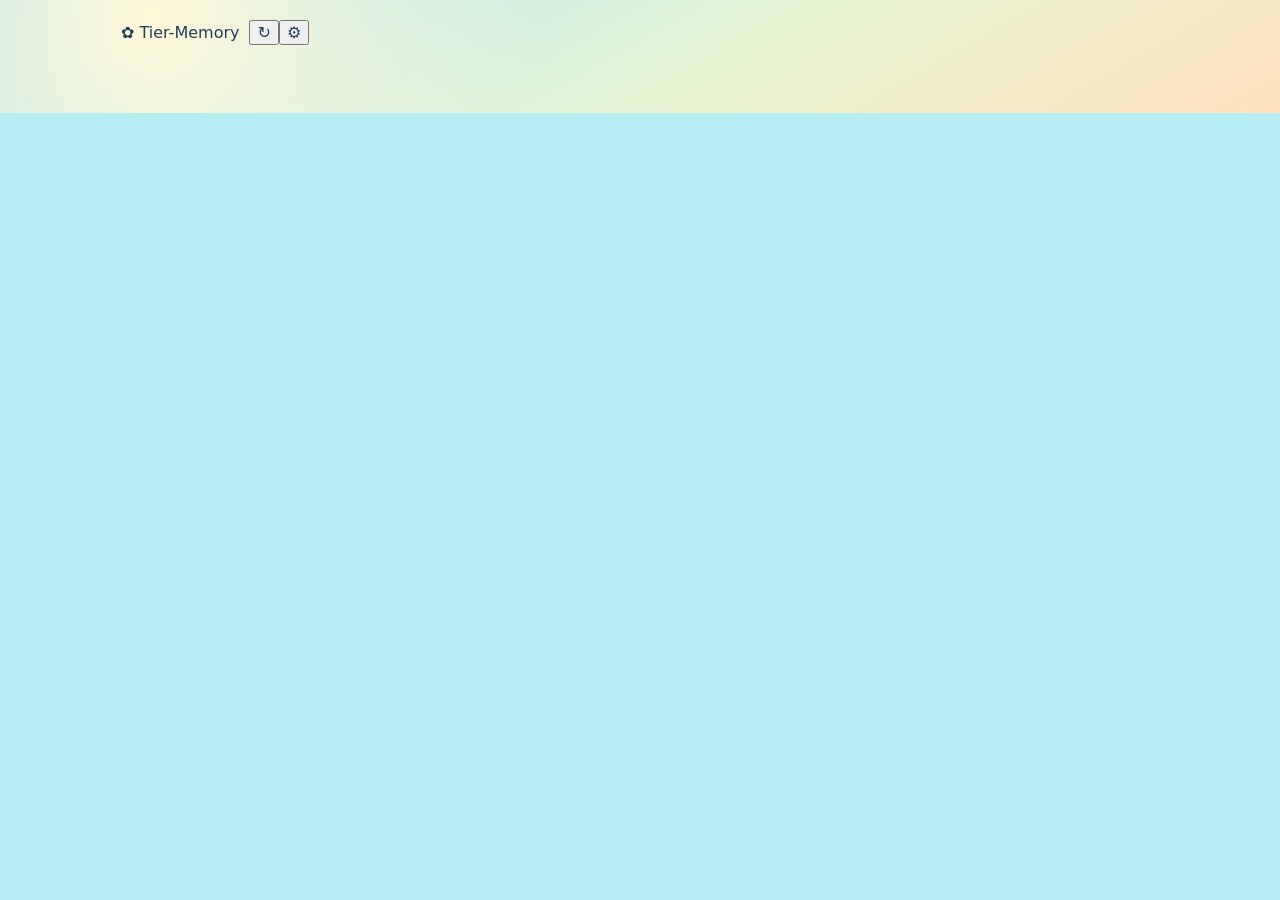
==== index.html @ 63161e0e "Replace Spielewelt with dedicated child-first Tier-Memory" ====
<!doctype html><html lang="de"><head><meta charset="utf-8"><meta name="viewport" content="width=device-width,initial-scale=1,viewport-fit=cover"><meta name="theme-color" content="#c7e9ef"><meta name="apple-mobile-web-app-capable" content="yes"><meta name="apple-mobile-web-app-title" content="Tier-Memory"><meta name="description" content="Ein liebevolles, werbefreies Tier-Memory für Kinder"><link rel="manifest" href="./manifest.webmanifest"><link rel="icon" href="./icon.svg" type="image/svg+xml"><link rel="stylesheet" href="./style.css"><title>Tier-Memory</title></head><body><main id="app"><header class="toolbar"><div class="brand"><span aria-hidden="true">✿</span> Tier-Memory</div><div class="toolbar-actions"><button id="restart" class="icon-button" aria-label="Neue Runde" title="Neue Runde">↻</button><button id="settings" class="icon-button" aria-label="Einstellungen" aria-expanded="false" title="Einstellungen">⚙</button></div></header><section class="play-area" aria-label="Memory-Spiel"><div id="board" class="board" aria-label="Memory-Karten"></div></section><footer class="footer"><div id="progress" class="progress" aria-live="polite"></div><div id="status" class="sr-only" aria-live="polite"></div></footer><section id="settings-panel" class="settings-panel" role="dialog" aria-modal="true" aria-labelledby="settings-title" hidden><div class="settings-sheet"><div class="settings-head"><h2 id="settings-title">Für die Großen</h2><button id="close-settings" class="icon-button" aria-label="Einstellungen schließen">✕</button></div><p>Wie viele Tierpaare?</p><div id="levels" class="level-grid"></div><label class="sound-setting"><span>Klänge</span><input id="sound" type="checkbox" checked></label></div></section><section id="celebration" class="celebration" hidden aria-live="polite"><div class="celebrate-inner"><div class="celebrate-art" aria-hidden="true">🌟</div><h2>Super gemacht!</h2><button id="play-again" class="again">Noch mal spielen ↻</button></div></section></main><script src="./app.js" defer></script></body></html>
---- style.css ----
:root{font-family:ui-rounded,"Arial Rounded MT Bold",system-ui,sans-serif;color:#30466a;background:#b5edf3}*{box-sizing:border-box}html,body{margin:0;min-height:100%;overscroll-behavior-y:contain}body{background:linear-gradient(145deg,#b5eafa,#fff2d4);-webkit-tap-highlight-color:transparent}button{font:inherit;color:inherit;cursor:pointer;touch-action:manipulation}button:focus-visible,input:focus-visible{outline:4px solid #2c53c8;outline-offset:3px}header{max-width:1100px;margin:auto;display:flex;align-items:center;gap:10px;padding:calc(env(safe-area-inset-top) + 10px) 16px 8px}h1{flex:1;text-align:center;font-size:clamp(22px,4vw,39px);margin:0}h1 span{color:#f4a13a}.nav,.action{border:3px solid #fff;border-radius:22px;background:#fff9;box-shadow:0 5px 0 #608ba63d;min-width:58px;min-height:58px;font-size:28px}.action{font-size:19px;padding:12px 18px}.nav:active,.action:active,.tile:active,.item:active{transform:translateY(3px)}main{max-width:1100px;margin:auto;text-align:center;padding:10px 15px 35px}h2{font-size:clamp(25px,4vw,38px);margin:5px 0 8px}.hint{font-size:clamp(17px,2.5vw,22px);margin:4px 0 15px}.grid{display:grid;grid-template-columns:repeat(3,minmax(0,1fr));gap:18px;max-width:900px;margin:18px auto}.tile{background:var(--bg);border:5px solid #fff;border-radius:30px;box-shadow:0 9px 0 #517c9b3b;min-height:175px;display:flex;flex-direction:column;align-items:center;justify-content:center;gap:9px;font-size:clamp(16px,2.4vw,23px);font-weight:800}.tile .art{font-size:clamp(55px,8vw,90px)}.stage{position:relative;min-height:65dvh;background:linear-gradient(#b5e9fb 0 60%,#c2e9a7 60%);border:6px solid white;border-radius:32px;box-shadow:0 10px 0 #59859a33;padding:18px;overflow:hidden}.stage.purple{background:linear-gradient(#eee2ff,#f9dff0)}.stage.peach{background:linear-gradient(#ffe7cf,#f2d5b7)}.stage h2,.stage .hint{position:relative;z-index:1}.items{display:flex;justify-content:center;align-items:center;flex-wrap:wrap;gap:14px;margin:25px auto;max-width:900px;position:relative;z-index:2}.item{border:4px solid white;background:#ffffffc9;border-radius:25px;min-width:120px;min-height:140px;padding:10px;box-shadow:0 7px 0 #537a9733;display:flex;flex-direction:column;justify-content:center;align-items:center;gap:6px;font-size:17px;font-weight:800}.item .art{font-size:clamp(55px,8vw,82px)}.item.pop .art{animation:pop .32s ease}.status{font-size:clamp(19px,3vw,27px);font-weight:800;min-height:46px;position:relative;z-index:2}.keys{display:flex;gap:5px;max-width:850px;margin:40px auto 25px}.key{flex:1;min-width:0;height:clamp(155px,32vw,280px);border:3px solid #fff;border-radius:12px 12px 23px 23px;background:var(--color);box-shadow:0 8px #44557840;touch-action:none}.key.pressed{transform:translateY(6px);filter:brightness(1.1)}.memory{display:grid;grid-template-columns:repeat(var(--cols),minmax(0,1fr));gap:clamp(8px,2vw,18px);max-width:670px;margin:18px auto}.memory-card{aspect-ratio:1;border:4px solid white;border-radius:23px;background:#fff8;box-shadow:0 5px #6c7b9e44;font-size:clamp(36px,8vw,72px);display:grid;place-items:center;transition:transform .2s,background .2s;touch-action:manipulation}.memory-card[aria-pressed=false]{background:linear-gradient(140deg,#91c9ff,#a996ed);color:white}.memory-card.matched{background:#c7f0c2;box-shadow:0 3px #4f976755}.levels{display:flex;flex-wrap:wrap;gap:10px;justify-content:center;margin:12px}.levels button{border:3px solid white;border-radius:18px;background:#fff9;padding:12px 18px;min-height:50px}.levels button.selected{background:#f9d47d}.bubble-area{position:relative;height:min(52dvh,480px);min-height:290px;overflow:hidden;touch-action:manipulation}.bubble{position:absolute;border-radius:50%;border:3px solid white;background:radial-gradient(circle at 25% 20%,#fff9,transparent 42%),linear-gradient(130deg,#a5d8ff88,#f1b5f988);box-shadow:inset -6px -8px 14px #7998bd66;min-width:65px;min-height:65px}.match-target{border:5px dashed #7c82a8;background:#ffffffa6;border-radius:28px;min-width:150px;min-height:150px;display:grid;place-items:center;margin:20px auto;font-size:75px}.shape{font-size:76px;line-height:1.1}.settings{max-width:650px;margin:15px auto;background:#fff;border-radius:26px;padding:20px}.settings label{display:flex;justify-content:space-between;align-items:center;gap:20px;margin:20px 0;font-size:19px}.settings input[type=range]{width:50%}.spark{position:fixed;pointer-events:none;z-index:10;font-size:35px;animation:float .8s ease-out forwards}.footer{opacity:.7;font-size:14px;margin:25px}@keyframes float{to{transform:translateY(-85px) rotate(18deg);opacity:0}}@keyframes pop{50%{transform:scale(1.2) rotate(-7deg)}}@media(max-width:650px){.grid{grid-template-columns:repeat(2,minmax(0,1fr));gap:10px}.tile{min-height:145px}.stage{padding:10px;min-height:70dvh}.items{gap:9px;margin:15px auto}.item{min-width:94px;min-height:112px}.item .art{font-size:54px}.memory{gap:8px}.memory-card{border-radius:15px}header{padding-left:7px;padding-right:7px}.nav{min-width:52px;min-height:52px}}@media(prefers-reduced-motion:reduce){*,*:before,*:after{animation-duration:.01ms!important;transition-duration:.01ms!important}}
@keyframes bubble-drift{from{transform:translateY(7px) translateX(-5px)}to{transform:translateY(-18px) translateX(9px)}}.action[hidden]{display:none!important}.memory-card:disabled{opacity:1;cursor:default}@media(max-width:650px){.memory{max-width:min(100%,480px)}.memory-card{font-size:clamp(28px,8vw,54px);min-width:0}.levels button{min-height:52px}}@media(prefers-reduced-motion:reduce){.bubble{animation:none!important}}
/* Illustrated play surfaces: large targets, no reading required */
.zoo-grid,.puzzle-targets,.puzzle-tray,.hide-scene{display:flex;flex-wrap:wrap;justify-content:center;align-items:center;gap:16px;margin:20px auto}
.zoo-grid .item{background:linear-gradient(160deg,#fff8e9,#dcf5d4);min-width:145px;min-height:155px;box-shadow:0 8px 0 #719b8240}
.zoo-grid .item:nth-child(3n){background:linear-gradient(160deg,#fff1cf,#d8eaff)}
.puzzle-slot,.puzzle-piece,.hide-spot{border:4px solid white;border-radius:24px;min-width:100px;min-height:110px;font-size:64px;background:#ffffffd9;box-shadow:0 6px 0 #608ba644;touch-action:manipulation}
.puzzle-slot{border-style:dashed;background:#e0f0f4;color:#7289a4}
.puzzle-slot.solved{background:#c9f2c7;border-style:solid;color:inherit}
.puzzle-piece{touch-action:none;cursor:grab}
.hide-scene{max-width:750px;margin:18px auto;background:linear-gradient(#b8eaff 0 52%,#bce6a0 52%);border-radius:25px;padding:24px}
.hide-spot{display:flex;flex-direction:column;align-items:center;justify-content:center;gap:4px;min-width:135px;min-height:135px}
.hide-spot small{font-size:16px;font-weight:700}
.hide-spot.checked{opacity:.65}
@media(max-width:650px){.zoo-grid,.puzzle-targets,.puzzle-tray,.hide-scene{gap:9px}.zoo-grid .item{min-width:110px;min-height:125px}.puzzle-slot,.puzzle-piece{min-width:82px;min-height:92px;font-size:51px}.hide-spot{min-width:96px;min-height:110px;font-size:48px}}

.zoo-grid{position:relative;background:linear-gradient(#ffffff11,#ffffff22),url('./assets/zoo-landscape.svg') center/cover no-repeat;border:5px solid #fff;border-radius:28px;padding:35px 18px;min-height:410px;box-shadow:0 12px 28px #245c6030}.zoo-grid .zoo-animal{background:#fff9e5e8;backdrop-filter:blur(5px);transition:transform .2s,box-shadow .2s}.zoo-grid .zoo-animal:active{transform:scale(.94)}

/* Cohesive illustrated game presentation */
:root{--ink:#243d56;--shadow:#42698133}
body{background:radial-gradient(circle at 12% 12%,#fff7d8 0,transparent 35%),linear-gradient(150deg,#a9e8f5,#e7f6d5 55%,#ffe2bf);color:var(--ink)}
.tile{position:relative;isolation:isolate;overflow:hidden;background:linear-gradient(150deg,#ffffff99,transparent 58%),var(--bg);box-shadow:0 8px 0 #42698133,0 16px 25px #42698116;transition:transform .18s ease,box-shadow .18s ease}
.tile:before{content:"";position:absolute;inset:auto -10% -48% -10%;height:75%;border-radius:50%;background:#ffffff40;z-index:-1}
.tile:focus-visible,.item:focus-visible,.memory-card:focus-visible{outline:4px solid #1b4dc0;outline-offset:3px}
.stage{background:linear-gradient(#a8e2fa 0 58%,#a8d98a 58%);box-shadow:0 10px 0 #4b7c8c30,0 18px 35px #4b7c8c15}
.stage:before{content:"";position:absolute;left:5%;top:17%;width:120px;height:50px;border-radius:50%;background:#ffffff75;filter:blur(5px);pointer-events:none}
.item{transition:transform .2s ease,background .2s ease}
.item:active{transform:scale(.94)}
.puzzle-piece.dragging{position:relative;z-index:20;filter:drop-shadow(0 14px 8px #304b6066);opacity:.85}
.puzzle-slot.solved{animation:pop .35s ease}
@media(hover:hover){.tile:hover{transform:translateY(-4px);box-shadow:0 12px 0 #42698133,0 20px 28px #42698122}.item:hover{background:#fff}}
@media(prefers-reduced-motion:reduce){.tile,.item{transition:none}}

/* Child-first memory: board is the hero, settings stay out of the way */
.memory-game{width:min(100%,800px);margin:8px auto 0}
.memory-board{width:min(100%,680px);max-width:none;margin:12px auto 20px;gap:clamp(12px,2.4vw,22px);align-items:stretch;justify-items:stretch}
.memory-board[data-pairs="2"]{width:min(100%,520px)}
.memory-board[data-pairs="3"]{width:min(100%,610px)}
.memory-board[data-pairs="4"],.memory-board[data-pairs="6"]{width:min(100%,650px)}
.memory-board .memory-card{width:100%;min-width:0;aspect-ratio:1.12;border:5px solid #fff;border-radius:clamp(18px,3vw,30px);background:linear-gradient(155deg,#8dd8ef,#ab9aef);box-shadow:0 7px 0 #6075a155,0 10px 22px #6075a122;font-size:clamp(38px,7vw,76px);font-weight:800;color:#fff;display:grid;place-items:center;transition:transform .22s ease,background .22s ease,box-shadow .22s ease}
.memory-board .memory-card.flipped{background:#fff9e9;color:#263d56;transform:rotateY(0deg)}
.memory-board .memory-card.matched{background:#c7f4c3;color:#263d56;box-shadow:0 4px 0 #69a87d66}
.memory-board .memory-card:active{transform:scale(.95)}
.memory-footer{display:flex;align-items:center;justify-content:space-between;gap:15px;max-width:680px;margin:6px auto 0}
.memory-restart,.memory-gear{border:3px solid #fff;background:#fff9;border-radius:22px;min-height:62px;box-shadow:0 5px 0 #608ba63d}
.memory-restart{font-size:19px;font-weight:800;padding:10px 22px}
.memory-gear{font-size:31px;width:66px;flex:none}
.memory-options{background:#fffdf4;border:4px solid #fff;border-radius:24px;padding:16px;margin:18px auto;max-width:550px;box-shadow:0 10px 28px #476d8630}
.memory-options[hidden]{display:none!important}
.memory-options h3{font-size:22px;margin:0 0 14px}
.memory-levels{display:grid;grid-template-columns:repeat(2,minmax(0,1fr));gap:12px}
.memory-levels button{min-height:58px;border:3px solid #fff;border-radius:18px;background:#dbeefc;font-size:19px;font-weight:800}
.memory-levels button.selected{background:#ffe69a;border-color:#e8b95e}
.memory-board.completed{animation:memory-celebrate .6s ease}
@keyframes memory-celebrate{50%{transform:scale(1.035)}}
@media(max-width:650px){.memory-board{gap:10px;margin:10px auto 18px}.memory-board .memory-card{border-width:3px;border-radius:17px;font-size:clamp(34px,10vw,58px)}.memory-board[data-pairs="6"]{gap:7px}.memory-board[data-pairs="6"] .memory-card{font-size:clamp(28px,8vw,44px)}.memory-footer{padding:0 2px}.memory-restart{font-size:17px}.memory-gear{width:60px;min-height:60px}}

/* Full-screen, distraction-free memory mode */
body.memory-mode{background:linear-gradient(160deg,#e8e5ff,#cde9f5);overflow-x:hidden}
body.memory-mode #app{min-height:100dvh;display:flex;flex-direction:column}
body.memory-mode header{width:100%;max-width:none;padding:calc(env(safe-area-inset-top) + 10px) max(12px,env(safe-area-inset-right)) 6px max(12px,env(safe-area-inset-left));position:relative;min-height:70px}
body.memory-mode header h1{display:none}
body.memory-mode #parents{display:none!important}
body.memory-mode #back{font-size:0;display:grid;place-items:center;min-width:64px;min-height:64px;border-radius:22px;background:#fff}
body.memory-mode #back:after{content:'⌂';font-size:38px;line-height:1}
body.memory-mode main{width:100%;max-width:none;flex:1;display:flex;flex-direction:column;padding:0 max(12px,env(safe-area-inset-right)) max(18px,env(safe-area-inset-bottom)) max(12px,env(safe-area-inset-left))}
body.memory-mode .stage{flex:1;min-height:0;border:0;border-radius:0;box-shadow:none;background:transparent;padding:0;overflow:visible;display:flex;flex-direction:column;align-items:center}
body.memory-mode .stage:before{display:none}
body.memory-mode .stage h2{display:none}
body.memory-mode .stage>.hint{display:none}
body.memory-mode #play{width:100%;flex:1;display:flex;flex-direction:column}
body.memory-mode .memory-game{width:100%;max-width:1000px;flex:1;display:flex;flex-direction:column;justify-content:center;margin:0 auto}
body.memory-mode .memory-board{width:min(100%,850px);max-width:850px;flex:0 1 auto;margin:8px auto 16px;gap:clamp(12px,2vw,24px)}
body.memory-mode .memory-board[data-pairs="2"]{width:min(100%,620px)}
body.memory-mode .memory-board[data-pairs="3"]{width:min(100%,760px)}
body.memory-mode .memory-board[data-pairs="4"],body.memory-mode .memory-board[data-pairs="6"]{width:min(100%,850px)}
body.memory-mode .memory-footer{width:min(100%,850px);max-width:850px;margin:8px auto 0}
body.memory-mode .memory-options{width:min(100%,600px);margin:12px auto}
body.memory-mode .status{font-size:clamp(16px,2.3vw,24px);min-height:35px;margin:5px auto}
@media(max-width:650px){body.memory-mode header{min-height:64px}body.memory-mode #back{min-width:55px;min-height:55px}body.memory-mode .memory-board{gap:9px}body.memory-mode .memory-board .memory-card{aspect-ratio:1.04}body.memory-mode .memory-footer{margin:5px auto 0}}
@media(max-height:650px) and (orientation:landscape){body.memory-mode header{position:absolute;z-index:10;top:0;left:0;width:auto}body.memory-mode .memory-game{padding-top:4px}body.memory-mode .memory-board{width:min(75vw,calc(100dvh - 110px))!important;margin:0 auto 4px}body.memory-mode .memory-board .memory-card{aspect-ratio:1.4;font-size:clamp(25px,5vh,54px)}body.memory-mode .memory-footer{width:min(75vw,600px)}}

/* Picture-only hide-and-seek, landscape instead of labeled tiles */
body:has(.hide-world) .stage{background:transparent;border:0;box-shadow:none;padding:0;overflow:visible}
body:has(.hide-world) .stage:before{display:none}
body:has(.hide-world) .stage h2,body:has(.hide-world) .stage>.hint{display:none}
body:has(.hide-world) #play{width:100%}
.visually-hidden{position:absolute!important;width:1px!important;height:1px!important;padding:0!important;margin:-1px!important;overflow:hidden!important;clip:rect(0,0,0,0)!important;white-space:nowrap!important;border:0!important}
.hide-world{display:flex;flex-direction:column;gap:6px;margin:0 auto;padding:0;max-width:1100px;background:none}
.hide-target{display:flex;justify-content:center;align-items:center;min-height:84px}
.hide-target span{font-size:65px;display:grid;place-items:center;background:#fff9;border:4px solid #fff;border-radius:50%;width:90px;height:90px;box-shadow:0 5px 12px #34644d33}
.hide-landscape{position:relative;width:100%;height:clamp(360px,60dvh,650px);overflow:hidden;border:5px solid white;border-radius:30px;background:linear-gradient(#82c8f5 0%,#c3f1ff 53%,#7bc76b 53%,#4d9f59 100%);box-shadow:0 12px 25px #34644d35}
.hide-landscape:before{content:'';position:absolute;left:5%;top:8%;width:25%;height:12%;border-radius:50%;background:#ffffff9c;box-shadow:310px 20px 0 -5px #ffffff7d;pointer-events:none}
.hide-landscape:after{content:'';position:absolute;left:0;right:0;bottom:0;height:22%;background:linear-gradient(transparent,#297b4840);pointer-events:none}
.hide-object{position:absolute;display:grid;place-items:center;border:0;background:none;padding:0;min-width:90px;min-height:90px;filter:drop-shadow(0 8px 5px #27562c55);touch-action:manipulation;transition:transform .22s,opacity .22s}
.hide-object-art{font-size:clamp(72px,11vw,150px);line-height:1.1;pointer-events:none}
.hide-object:active{transform:scale(.9)}
.hide-object.checked{opacity:.5;transform:scale(.93)}
.hide-object.found{z-index:3;animation:pop .45s ease}
.hide-tree{left:4%;top:12%}.hide-barn{left:36%;top:12%}.hide-flowers{left:73%;top:24%}.hide-bush{left:12%;bottom:7%}.hide-hay{left:42%;bottom:5%}.hide-basket{right:5%;bottom:6%}
.hide-controls{display:flex;justify-content:center;margin:8px auto}
.hide-replay{width:64px;height:64px;border-radius:50%;background:#fff;border:4px solid #fff;font-size:38px;box-shadow:0 5px 0 #507f6b40}
@media(max-width:650px){.hide-target{min-height:65px}.hide-target span{font-size:45px;width:66px;height:66px}.hide-landscape{height:clamp(370px,60dvh,550px);border-radius:22px}.hide-object{min-width:70px;min-height:70px}.hide-object-art{font-size:clamp(65px,15vw,105px)}.hide-tree{left:0;top:16%}.hide-barn{left:33%;top:16%}.hide-flowers{right:0;left:auto;top:20%}.hide-bush{left:1%;bottom:11%}.hide-hay{left:36%;bottom:8%}.hide-basket{right:0;bottom:9%}}

/* Hide-and-seek layout correction: one continuous scene, no floating portrait */
body:has(.hide-world) main{max-width:1100px;width:100%;padding:0 10px 24px}
body:has(.hide-world) .stage{width:100%;margin:0 auto;min-height:0}
body:has(.hide-world) #play{width:100%;max-width:100%;margin:0}
.hide-world{position:relative;width:100%;max-width:100%;margin:0;padding:0;gap:0;display:block}
.hide-world .hide-target{position:absolute;z-index:5;left:50%;top:14px;transform:translateX(-50%);margin:0;min-height:0;pointer-events:none}
.hide-world .hide-target span{width:76px;height:76px;font-size:51px;background:#fffef5;border:4px solid #fff;box-shadow:0 5px 14px #234d4a55}
.hide-world .hide-landscape{width:100%;height:min(70dvh,680px);min-height:390px;margin:0;border:0;border-radius:24px;box-shadow:0 10px 24px #234d4a30;overflow:hidden}
.hide-world .hide-controls{margin:12px auto 0}
.hide-world .hide-object{max-width:30%;overflow:visible}
.hide-world .hide-object-art{font-size:clamp(65px,10vw,125px)}
@media(max-width:650px){
 body:has(.hide-world) main{padding:0 6px 18px}
 .hide-world .hide-target{top:8px}
 .hide-world .hide-target span{width:62px;height:62px;font-size:42px}
 .hide-world .hide-landscape{height:min(72dvh,570px);min-height:390px;border-radius:16px}
 .hide-world .hide-object{max-width:31%;min-width:60px;min-height:60px}
 .hide-world .hide-object-art{font-size:clamp(54px,14vw,95px)}
 .hide-world .hide-tree{left:0;top:18%}
 .hide-world .hide-barn{left:34%;top:18%}
 .hide-world .hide-flowers{right:1%;top:20%}
 .hide-world .hide-bush{left:1%;bottom:11%}
 .hide-world .hide-hay{left:36%;bottom:11%}
 .hide-world .hide-basket{right:1%;bottom:11%}
}
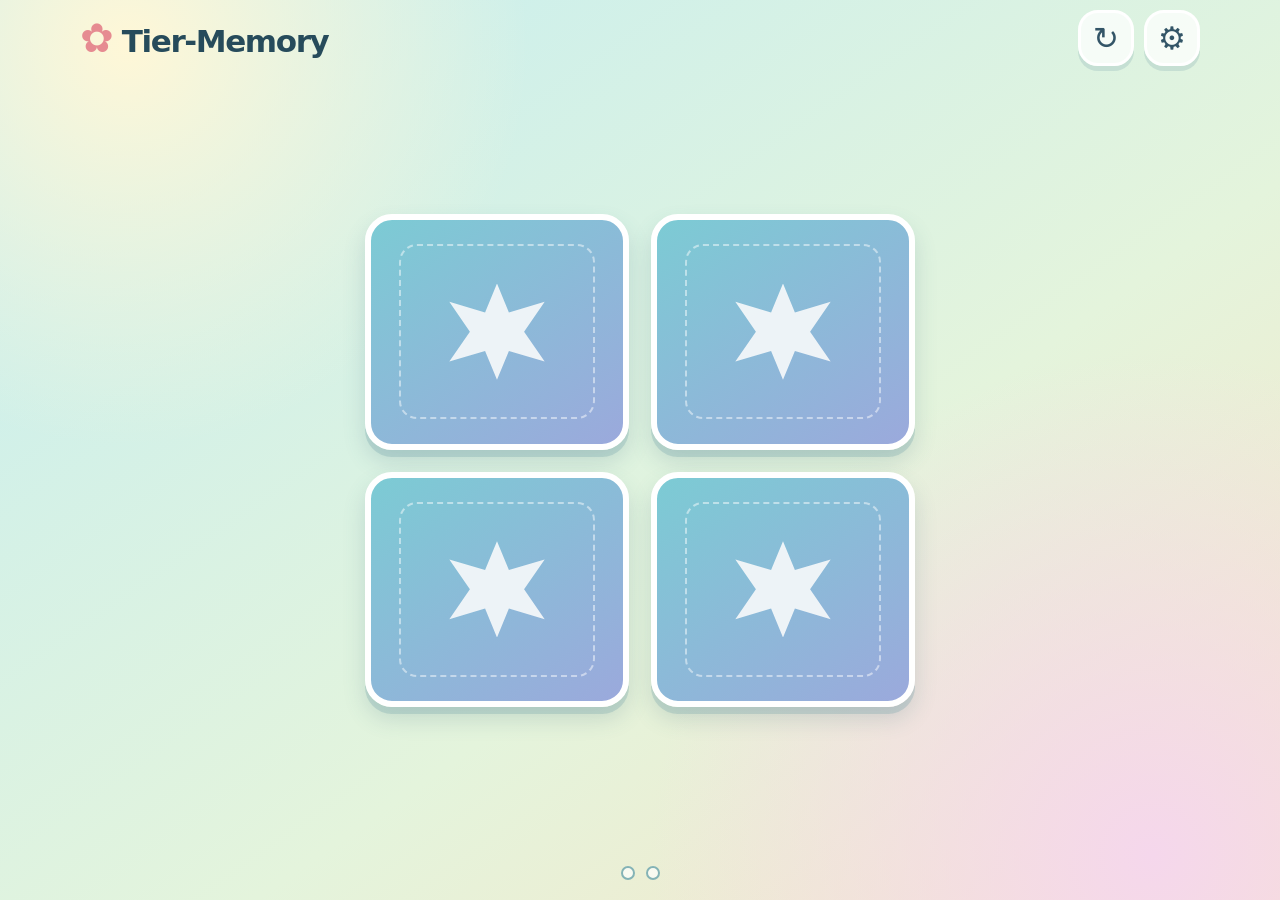
==== commit 7728f84e: "Prevent blank Safari screen with visible loading/error fallback and cache-busted assets" ====
--- a/index.html
+++ b/index.html
@@ -1 +1 @@
-<!doctype html><html lang="de"><head><meta charset="utf-8"><meta name="viewport" content="width=device-width,initial-scale=1,viewport-fit=cover"><meta name="theme-color" content="#c7e9ef"><meta name="apple-mobile-web-app-capable" content="yes"><meta name="apple-mobile-web-app-title" content="Tier-Memory"><meta name="description" content="Ein liebevolles, werbefreies Tier-Memory für Kinder"><link rel="manifest" href="./manifest.webmanifest"><link rel="icon" href="./icon.svg" type="image/svg+xml"><link rel="stylesheet" href="./style.css"><title>Tier-Memory</title></head><body><main id="app"><header class="toolbar"><div class="brand"><span aria-hidden="true">✿</span> Tier-Memory</div><div class="toolbar-actions"><button id="restart" class="icon-button" aria-label="Neue Runde" title="Neue Runde">↻</button><button id="settings" class="icon-button" aria-label="Einstellungen" aria-expanded="false" title="Einstellungen">⚙</button></div></header><section class="play-area" aria-label="Memory-Spiel"><div id="board" class="board" aria-label="Memory-Karten"></div></section><footer class="footer"><div id="progress" class="progress" aria-live="polite"></div><div id="status" class="sr-only" aria-live="polite"></div></footer><section id="settings-panel" class="settings-panel" role="dialog" aria-modal="true" aria-labelledby="settings-title" hidden><div class="settings-sheet"><div class="settings-head"><h2 id="settings-title">Für die Großen</h2><button id="close-settings" class="icon-button" aria-label="Einstellungen schließen">✕</button></div><p>Wie viele Tierpaare?</p><div id="levels" class="level-grid"></div><label class="sound-setting"><span>Klänge</span><input id="sound" type="checkbox" checked></label></div></section><section id="celebration" class="celebration" hidden aria-live="polite"><div class="celebrate-inner"><div class="celebrate-art" aria-hidden="true">🌟</div><h2>Super gemacht!</h2><button id="play-again" class="again">Noch mal spielen ↻</button></div></section></main><script src="./app.js" defer></script></body></html>+<!doctype html><html lang="de"><head><meta charset="utf-8"><meta name="viewport" content="width=device-width,initial-scale=1,viewport-fit=cover"><meta name="theme-color" content="#c7e9ef"><meta name="apple-mobile-web-app-capable" content="yes"><meta name="apple-mobile-web-app-title" content="Tier-Memory"><meta name="description" content="Ein liebevolles, werbefreies Tier-Memory für Kinder"><link rel="manifest" href="./manifest.webmanifest"><link rel="icon" href="./icon.svg" type="image/svg+xml"><link rel="stylesheet" href="./style.css?v=3"><title>Tier-Memory</title></head><body><main id="app"><header class="toolbar"><div class="brand"><span aria-hidden="true">✿</span> Tier-Memory</div><div class="toolbar-actions"><button id="restart" class="icon-button" aria-label="Neue Runde" title="Neue Runde">↻</button><button id="settings" class="icon-button" aria-label="Einstellungen" aria-expanded="false" title="Einstellungen">⚙</button></div></header><section class="play-area" aria-label="Memory-Spiel"><div id="board" class="board" aria-label="Memory-Karten"><p class="loading-message" id="loading-message">Memory wird geladen …</p></div></section><footer class="footer"><div id="progress" class="progress" aria-live="polite"></div><div id="status" class="sr-only" aria-live="polite"></div></footer><section id="settings-panel" class="settings-panel" role="dialog" aria-modal="true" aria-labelledby="settings-title" hidden><div class="settings-sheet"><div class="settings-head"><h2 id="settings-title">Für die Großen</h2><button id="close-settings" class="icon-button" aria-label="Einstellungen schließen">✕</button></div><p>Wie viele Tierpaare?</p><div id="levels" class="level-grid"></div><label class="sound-setting"><span>Klänge</span><input id="sound" type="checkbox" checked></label></div></section><section id="celebration" class="celebration" hidden aria-live="polite"><div class="celebrate-inner"><div class="celebrate-art" aria-hidden="true">🌟</div><h2>Super gemacht!</h2><button id="play-again" class="again">Noch mal spielen ↻</button></div></section></main><script>window.addEventListener("error",function(){var e=document.getElementById("loading-message");if(e)e.textContent="Das Spiel konnte nicht geladen werden. Bitte Seite neu laden."});</script><script src="./app.js?v=3" defer></script></body></html>
--- a/style.css
+++ b/style.css
@@ -1,129 +1,8 @@
-:root{font-family:ui-rounded,"Arial Rounded MT Bold",system-ui,sans-serif;color:#30466a;background:#b5edf3}*{box-sizing:border-box}html,body{margin:0;min-height:100%;overscroll-behavior-y:contain}body{background:linear-gradient(145deg,#b5eafa,#fff2d4);-webkit-tap-highlight-color:transparent}button{font:inherit;color:inherit;cursor:pointer;touch-action:manipulation}button:focus-visible,input:focus-visible{outline:4px solid #2c53c8;outline-offset:3px}header{max-width:1100px;margin:auto;display:flex;align-items:center;gap:10px;padding:calc(env(safe-area-inset-top) + 10px) 16px 8px}h1{flex:1;text-align:center;font-size:clamp(22px,4vw,39px);margin:0}h1 span{color:#f4a13a}.nav,.action{border:3px solid #fff;border-radius:22px;background:#fff9;box-shadow:0 5px 0 #608ba63d;min-width:58px;min-height:58px;font-size:28px}.action{font-size:19px;padding:12px 18px}.nav:active,.action:active,.tile:active,.item:active{transform:translateY(3px)}main{max-width:1100px;margin:auto;text-align:center;padding:10px 15px 35px}h2{font-size:clamp(25px,4vw,38px);margin:5px 0 8px}.hint{font-size:clamp(17px,2.5vw,22px);margin:4px 0 15px}.grid{display:grid;grid-template-columns:repeat(3,minmax(0,1fr));gap:18px;max-width:900px;margin:18px auto}.tile{background:var(--bg);border:5px solid #fff;border-radius:30px;box-shadow:0 9px 0 #517c9b3b;min-height:175px;display:flex;flex-direction:column;align-items:center;justify-content:center;gap:9px;font-size:clamp(16px,2.4vw,23px);font-weight:800}.tile .art{font-size:clamp(55px,8vw,90px)}.stage{position:relative;min-height:65dvh;background:linear-gradient(#b5e9fb 0 60%,#c2e9a7 60%);border:6px solid white;border-radius:32px;box-shadow:0 10px 0 #59859a33;padding:18px;overflow:hidden}.stage.purple{background:linear-gradient(#eee2ff,#f9dff0)}.stage.peach{background:linear-gradient(#ffe7cf,#f2d5b7)}.stage h2,.stage .hint{position:relative;z-index:1}.items{display:flex;justify-content:center;align-items:center;flex-wrap:wrap;gap:14px;margin:25px auto;max-width:900px;position:relative;z-index:2}.item{border:4px solid white;background:#ffffffc9;border-radius:25px;min-width:120px;min-height:140px;padding:10px;box-shadow:0 7px 0 #537a9733;display:flex;flex-direction:column;justify-content:center;align-items:center;gap:6px;font-size:17px;font-weight:800}.item .art{font-size:clamp(55px,8vw,82px)}.item.pop .art{animation:pop .32s ease}.status{font-size:clamp(19px,3vw,27px);font-weight:800;min-height:46px;position:relative;z-index:2}.keys{display:flex;gap:5px;max-width:850px;margin:40px auto 25px}.key{flex:1;min-width:0;height:clamp(155px,32vw,280px);border:3px solid #fff;border-radius:12px 12px 23px 23px;background:var(--color);box-shadow:0 8px #44557840;touch-action:none}.key.pressed{transform:translateY(6px);filter:brightness(1.1)}.memory{display:grid;grid-template-columns:repeat(var(--cols),minmax(0,1fr));gap:clamp(8px,2vw,18px);max-width:670px;margin:18px auto}.memory-card{aspect-ratio:1;border:4px solid white;border-radius:23px;background:#fff8;box-shadow:0 5px #6c7b9e44;font-size:clamp(36px,8vw,72px);display:grid;place-items:center;transition:transform .2s,background .2s;touch-action:manipulation}.memory-card[aria-pressed=false]{background:linear-gradient(140deg,#91c9ff,#a996ed);color:white}.memory-card.matched{background:#c7f0c2;box-shadow:0 3px #4f976755}.levels{display:flex;flex-wrap:wrap;gap:10px;justify-content:center;margin:12px}.levels button{border:3px solid white;border-radius:18px;background:#fff9;padding:12px 18px;min-height:50px}.levels button.selected{background:#f9d47d}.bubble-area{position:relative;height:min(52dvh,480px);min-height:290px;overflow:hidden;touch-action:manipulation}.bubble{position:absolute;border-radius:50%;border:3px solid white;background:radial-gradient(circle at 25% 20%,#fff9,transparent 42%),linear-gradient(130deg,#a5d8ff88,#f1b5f988);box-shadow:inset -6px -8px 14px #7998bd66;min-width:65px;min-height:65px}.match-target{border:5px dashed #7c82a8;background:#ffffffa6;border-radius:28px;min-width:150px;min-height:150px;display:grid;place-items:center;margin:20px auto;font-size:75px}.shape{font-size:76px;line-height:1.1}.settings{max-width:650px;margin:15px auto;background:#fff;border-radius:26px;padding:20px}.settings label{display:flex;justify-content:space-between;align-items:center;gap:20px;margin:20px 0;font-size:19px}.settings input[type=range]{width:50%}.spark{position:fixed;pointer-events:none;z-index:10;font-size:35px;animation:float .8s ease-out forwards}.footer{opacity:.7;font-size:14px;margin:25px}@keyframes float{to{transform:translateY(-85px) rotate(18deg);opacity:0}}@keyframes pop{50%{transform:scale(1.2) rotate(-7deg)}}@media(max-width:650px){.grid{grid-template-columns:repeat(2,minmax(0,1fr));gap:10px}.tile{min-height:145px}.stage{padding:10px;min-height:70dvh}.items{gap:9px;margin:15px auto}.item{min-width:94px;min-height:112px}.item .art{font-size:54px}.memory{gap:8px}.memory-card{border-radius:15px}header{padding-left:7px;padding-right:7px}.nav{min-width:52px;min-height:52px}}@media(prefers-reduced-motion:reduce){*,*:before,*:after{animation-duration:.01ms!important;transition-duration:.01ms!important}}
-@keyframes bubble-drift{from{transform:translateY(7px) translateX(-5px)}to{transform:translateY(-18px) translateX(9px)}}.action[hidden]{display:none!important}.memory-card:disabled{opacity:1;cursor:default}@media(max-width:650px){.memory{max-width:min(100%,480px)}.memory-card{font-size:clamp(28px,8vw,54px);min-width:0}.levels button{min-height:52px}}@media(prefers-reduced-motion:reduce){.bubble{animation:none!important}}
-/* Illustrated play surfaces: large targets, no reading required */
-.zoo-grid,.puzzle-targets,.puzzle-tray,.hide-scene{display:flex;flex-wrap:wrap;justify-content:center;align-items:center;gap:16px;margin:20px auto}
-.zoo-grid .item{background:linear-gradient(160deg,#fff8e9,#dcf5d4);min-width:145px;min-height:155px;box-shadow:0 8px 0 #719b8240}
-.zoo-grid .item:nth-child(3n){background:linear-gradient(160deg,#fff1cf,#d8eaff)}
-.puzzle-slot,.puzzle-piece,.hide-spot{border:4px solid white;border-radius:24px;min-width:100px;min-height:110px;font-size:64px;background:#ffffffd9;box-shadow:0 6px 0 #608ba644;touch-action:manipulation}
-.puzzle-slot{border-style:dashed;background:#e0f0f4;color:#7289a4}
-.puzzle-slot.solved{background:#c9f2c7;border-style:solid;color:inherit}
-.puzzle-piece{touch-action:none;cursor:grab}
-.hide-scene{max-width:750px;margin:18px auto;background:linear-gradient(#b8eaff 0 52%,#bce6a0 52%);border-radius:25px;padding:24px}
-.hide-spot{display:flex;flex-direction:column;align-items:center;justify-content:center;gap:4px;min-width:135px;min-height:135px}
-.hide-spot small{font-size:16px;font-weight:700}
-.hide-spot.checked{opacity:.65}
-@media(max-width:650px){.zoo-grid,.puzzle-targets,.puzzle-tray,.hide-scene{gap:9px}.zoo-grid .item{min-width:110px;min-height:125px}.puzzle-slot,.puzzle-piece{min-width:82px;min-height:92px;font-size:51px}.hide-spot{min-width:96px;min-height:110px;font-size:48px}}
-
-.zoo-grid{position:relative;background:linear-gradient(#ffffff11,#ffffff22),url('./assets/zoo-landscape.svg') center/cover no-repeat;border:5px solid #fff;border-radius:28px;padding:35px 18px;min-height:410px;box-shadow:0 12px 28px #245c6030}.zoo-grid .zoo-animal{background:#fff9e5e8;backdrop-filter:blur(5px);transition:transform .2s,box-shadow .2s}.zoo-grid .zoo-animal:active{transform:scale(.94)}
-
-/* Cohesive illustrated game presentation */
-:root{--ink:#243d56;--shadow:#42698133}
-body{background:radial-gradient(circle at 12% 12%,#fff7d8 0,transparent 35%),linear-gradient(150deg,#a9e8f5,#e7f6d5 55%,#ffe2bf);color:var(--ink)}
-.tile{position:relative;isolation:isolate;overflow:hidden;background:linear-gradient(150deg,#ffffff99,transparent 58%),var(--bg);box-shadow:0 8px 0 #42698133,0 16px 25px #42698116;transition:transform .18s ease,box-shadow .18s ease}
-.tile:before{content:"";position:absolute;inset:auto -10% -48% -10%;height:75%;border-radius:50%;background:#ffffff40;z-index:-1}
-.tile:focus-visible,.item:focus-visible,.memory-card:focus-visible{outline:4px solid #1b4dc0;outline-offset:3px}
-.stage{background:linear-gradient(#a8e2fa 0 58%,#a8d98a 58%);box-shadow:0 10px 0 #4b7c8c30,0 18px 35px #4b7c8c15}
-.stage:before{content:"";position:absolute;left:5%;top:17%;width:120px;height:50px;border-radius:50%;background:#ffffff75;filter:blur(5px);pointer-events:none}
-.item{transition:transform .2s ease,background .2s ease}
-.item:active{transform:scale(.94)}
-.puzzle-piece.dragging{position:relative;z-index:20;filter:drop-shadow(0 14px 8px #304b6066);opacity:.85}
-.puzzle-slot.solved{animation:pop .35s ease}
-@media(hover:hover){.tile:hover{transform:translateY(-4px);box-shadow:0 12px 0 #42698133,0 20px 28px #42698122}.item:hover{background:#fff}}
-@media(prefers-reduced-motion:reduce){.tile,.item{transition:none}}
-
-/* Child-first memory: board is the hero, settings stay out of the way */
-.memory-game{width:min(100%,800px);margin:8px auto 0}
-.memory-board{width:min(100%,680px);max-width:none;margin:12px auto 20px;gap:clamp(12px,2.4vw,22px);align-items:stretch;justify-items:stretch}
-.memory-board[data-pairs="2"]{width:min(100%,520px)}
-.memory-board[data-pairs="3"]{width:min(100%,610px)}
-.memory-board[data-pairs="4"],.memory-board[data-pairs="6"]{width:min(100%,650px)}
-.memory-board .memory-card{width:100%;min-width:0;aspect-ratio:1.12;border:5px solid #fff;border-radius:clamp(18px,3vw,30px);background:linear-gradient(155deg,#8dd8ef,#ab9aef);box-shadow:0 7px 0 #6075a155,0 10px 22px #6075a122;font-size:clamp(38px,7vw,76px);font-weight:800;color:#fff;display:grid;place-items:center;transition:transform .22s ease,background .22s ease,box-shadow .22s ease}
-.memory-board .memory-card.flipped{background:#fff9e9;color:#263d56;transform:rotateY(0deg)}
-.memory-board .memory-card.matched{background:#c7f4c3;color:#263d56;box-shadow:0 4px 0 #69a87d66}
-.memory-board .memory-card:active{transform:scale(.95)}
-.memory-footer{display:flex;align-items:center;justify-content:space-between;gap:15px;max-width:680px;margin:6px auto 0}
-.memory-restart,.memory-gear{border:3px solid #fff;background:#fff9;border-radius:22px;min-height:62px;box-shadow:0 5px 0 #608ba63d}
-.memory-restart{font-size:19px;font-weight:800;padding:10px 22px}
-.memory-gear{font-size:31px;width:66px;flex:none}
-.memory-options{background:#fffdf4;border:4px solid #fff;border-radius:24px;padding:16px;margin:18px auto;max-width:550px;box-shadow:0 10px 28px #476d8630}
-.memory-options[hidden]{display:none!important}
-.memory-options h3{font-size:22px;margin:0 0 14px}
-.memory-levels{display:grid;grid-template-columns:repeat(2,minmax(0,1fr));gap:12px}
-.memory-levels button{min-height:58px;border:3px solid #fff;border-radius:18px;background:#dbeefc;font-size:19px;font-weight:800}
-.memory-levels button.selected{background:#ffe69a;border-color:#e8b95e}
-.memory-board.completed{animation:memory-celebrate .6s ease}
-@keyframes memory-celebrate{50%{transform:scale(1.035)}}
-@media(max-width:650px){.memory-board{gap:10px;margin:10px auto 18px}.memory-board .memory-card{border-width:3px;border-radius:17px;font-size:clamp(34px,10vw,58px)}.memory-board[data-pairs="6"]{gap:7px}.memory-board[data-pairs="6"] .memory-card{font-size:clamp(28px,8vw,44px)}.memory-footer{padding:0 2px}.memory-restart{font-size:17px}.memory-gear{width:60px;min-height:60px}}
-
-/* Full-screen, distraction-free memory mode */
-body.memory-mode{background:linear-gradient(160deg,#e8e5ff,#cde9f5);overflow-x:hidden}
-body.memory-mode #app{min-height:100dvh;display:flex;flex-direction:column}
-body.memory-mode header{width:100%;max-width:none;padding:calc(env(safe-area-inset-top) + 10px) max(12px,env(safe-area-inset-right)) 6px max(12px,env(safe-area-inset-left));position:relative;min-height:70px}
-body.memory-mode header h1{display:none}
-body.memory-mode #parents{display:none!important}
-body.memory-mode #back{font-size:0;display:grid;place-items:center;min-width:64px;min-height:64px;border-radius:22px;background:#fff}
-body.memory-mode #back:after{content:'⌂';font-size:38px;line-height:1}
-body.memory-mode main{width:100%;max-width:none;flex:1;display:flex;flex-direction:column;padding:0 max(12px,env(safe-area-inset-right)) max(18px,env(safe-area-inset-bottom)) max(12px,env(safe-area-inset-left))}
-body.memory-mode .stage{flex:1;min-height:0;border:0;border-radius:0;box-shadow:none;background:transparent;padding:0;overflow:visible;display:flex;flex-direction:column;align-items:center}
-body.memory-mode .stage:before{display:none}
-body.memory-mode .stage h2{display:none}
-body.memory-mode .stage>.hint{display:none}
-body.memory-mode #play{width:100%;flex:1;display:flex;flex-direction:column}
-body.memory-mode .memory-game{width:100%;max-width:1000px;flex:1;display:flex;flex-direction:column;justify-content:center;margin:0 auto}
-body.memory-mode .memory-board{width:min(100%,850px);max-width:850px;flex:0 1 auto;margin:8px auto 16px;gap:clamp(12px,2vw,24px)}
-body.memory-mode .memory-board[data-pairs="2"]{width:min(100%,620px)}
-body.memory-mode .memory-board[data-pairs="3"]{width:min(100%,760px)}
-body.memory-mode .memory-board[data-pairs="4"],body.memory-mode .memory-board[data-pairs="6"]{width:min(100%,850px)}
-body.memory-mode .memory-footer{width:min(100%,850px);max-width:850px;margin:8px auto 0}
-body.memory-mode .memory-options{width:min(100%,600px);margin:12px auto}
-body.memory-mode .status{font-size:clamp(16px,2.3vw,24px);min-height:35px;margin:5px auto}
-@media(max-width:650px){body.memory-mode header{min-height:64px}body.memory-mode #back{min-width:55px;min-height:55px}body.memory-mode .memory-board{gap:9px}body.memory-mode .memory-board .memory-card{aspect-ratio:1.04}body.memory-mode .memory-footer{margin:5px auto 0}}
-@media(max-height:650px) and (orientation:landscape){body.memory-mode header{position:absolute;z-index:10;top:0;left:0;width:auto}body.memory-mode .memory-game{padding-top:4px}body.memory-mode .memory-board{width:min(75vw,calc(100dvh - 110px))!important;margin:0 auto 4px}body.memory-mode .memory-board .memory-card{aspect-ratio:1.4;font-size:clamp(25px,5vh,54px)}body.memory-mode .memory-footer{width:min(75vw,600px)}}
-
-/* Picture-only hide-and-seek, landscape instead of labeled tiles */
-body:has(.hide-world) .stage{background:transparent;border:0;box-shadow:none;padding:0;overflow:visible}
-body:has(.hide-world) .stage:before{display:none}
-body:has(.hide-world) .stage h2,body:has(.hide-world) .stage>.hint{display:none}
-body:has(.hide-world) #play{width:100%}
-.visually-hidden{position:absolute!important;width:1px!important;height:1px!important;padding:0!important;margin:-1px!important;overflow:hidden!important;clip:rect(0,0,0,0)!important;white-space:nowrap!important;border:0!important}
-.hide-world{display:flex;flex-direction:column;gap:6px;margin:0 auto;padding:0;max-width:1100px;background:none}
-.hide-target{display:flex;justify-content:center;align-items:center;min-height:84px}
-.hide-target span{font-size:65px;display:grid;place-items:center;background:#fff9;border:4px solid #fff;border-radius:50%;width:90px;height:90px;box-shadow:0 5px 12px #34644d33}
-.hide-landscape{position:relative;width:100%;height:clamp(360px,60dvh,650px);overflow:hidden;border:5px solid white;border-radius:30px;background:linear-gradient(#82c8f5 0%,#c3f1ff 53%,#7bc76b 53%,#4d9f59 100%);box-shadow:0 12px 25px #34644d35}
-.hide-landscape:before{content:'';position:absolute;left:5%;top:8%;width:25%;height:12%;border-radius:50%;background:#ffffff9c;box-shadow:310px 20px 0 -5px #ffffff7d;pointer-events:none}
-.hide-landscape:after{content:'';position:absolute;left:0;right:0;bottom:0;height:22%;background:linear-gradient(transparent,#297b4840);pointer-events:none}
-.hide-object{position:absolute;display:grid;place-items:center;border:0;background:none;padding:0;min-width:90px;min-height:90px;filter:drop-shadow(0 8px 5px #27562c55);touch-action:manipulation;transition:transform .22s,opacity .22s}
-.hide-object-art{font-size:clamp(72px,11vw,150px);line-height:1.1;pointer-events:none}
-.hide-object:active{transform:scale(.9)}
-.hide-object.checked{opacity:.5;transform:scale(.93)}
-.hide-object.found{z-index:3;animation:pop .45s ease}
-.hide-tree{left:4%;top:12%}.hide-barn{left:36%;top:12%}.hide-flowers{left:73%;top:24%}.hide-bush{left:12%;bottom:7%}.hide-hay{left:42%;bottom:5%}.hide-basket{right:5%;bottom:6%}
-.hide-controls{display:flex;justify-content:center;margin:8px auto}
-.hide-replay{width:64px;height:64px;border-radius:50%;background:#fff;border:4px solid #fff;font-size:38px;box-shadow:0 5px 0 #507f6b40}
-@media(max-width:650px){.hide-target{min-height:65px}.hide-target span{font-size:45px;width:66px;height:66px}.hide-landscape{height:clamp(370px,60dvh,550px);border-radius:22px}.hide-object{min-width:70px;min-height:70px}.hide-object-art{font-size:clamp(65px,15vw,105px)}.hide-tree{left:0;top:16%}.hide-barn{left:33%;top:16%}.hide-flowers{right:0;left:auto;top:20%}.hide-bush{left:1%;bottom:11%}.hide-hay{left:36%;bottom:8%}.hide-basket{right:0;bottom:9%}}
-
-/* Hide-and-seek layout correction: one continuous scene, no floating portrait */
-body:has(.hide-world) main{max-width:1100px;width:100%;padding:0 10px 24px}
-body:has(.hide-world) .stage{width:100%;margin:0 auto;min-height:0}
-body:has(.hide-world) #play{width:100%;max-width:100%;margin:0}
-.hide-world{position:relative;width:100%;max-width:100%;margin:0;padding:0;gap:0;display:block}
-.hide-world .hide-target{position:absolute;z-index:5;left:50%;top:14px;transform:translateX(-50%);margin:0;min-height:0;pointer-events:none}
-.hide-world .hide-target span{width:76px;height:76px;font-size:51px;background:#fffef5;border:4px solid #fff;box-shadow:0 5px 14px #234d4a55}
-.hide-world .hide-landscape{width:100%;height:min(70dvh,680px);min-height:390px;margin:0;border:0;border-radius:24px;box-shadow:0 10px 24px #234d4a30;overflow:hidden}
-.hide-world .hide-controls{margin:12px auto 0}
-.hide-world .hide-object{max-width:30%;overflow:visible}
-.hide-world .hide-object-art{font-size:clamp(65px,10vw,125px)}
-@media(max-width:650px){
- body:has(.hide-world) main{padding:0 6px 18px}
- .hide-world .hide-target{top:8px}
- .hide-world .hide-target span{width:62px;height:62px;font-size:42px}
- .hide-world .hide-landscape{height:min(72dvh,570px);min-height:390px;border-radius:16px}
- .hide-world .hide-object{max-width:31%;min-width:60px;min-height:60px}
- .hide-world .hide-object-art{font-size:clamp(54px,14vw,95px)}
- .hide-world .hide-tree{left:0;top:18%}
- .hide-world .hide-barn{left:34%;top:18%}
- .hide-world .hide-flowers{right:1%;top:20%}
- .hide-world .hide-bush{left:1%;bottom:11%}
- .hide-world .hide-hay{left:36%;bottom:11%}
- .hide-world .hide-basket{right:1%;bottom:11%}
-}
+:root{font-family:ui-rounded,"Arial Rounded MT Bold",system-ui,sans-serif;color:#264b5b;background:#d5f0f1}*{box-sizing:border-box}html,body{margin:0;width:100%;min-height:100%;overscroll-behavior:none}body{background:radial-gradient(circle at 10% 5%,#fff7d7 0,transparent 28%),radial-gradient(circle at 90% 95%,#f5d7ec 0,transparent 35%),linear-gradient(145deg,#c5eef1,#e4f4dc 60%,#f8e5c7);-webkit-tap-highlight-color:transparent}button{font:inherit;cursor:pointer;touch-action:manipulation}button:focus-visible,input:focus-visible{outline:4px solid #2958c9;outline-offset:3px}[hidden]{display:none!important}#app{min-height:100dvh;display:flex;flex-direction:column;padding:env(safe-area-inset-top) max(14px,env(safe-area-inset-right)) env(safe-area-inset-bottom) max(14px,env(safe-area-inset-left))}.toolbar{height:76px;display:flex;align-items:center;justify-content:space-between;gap:14px;width:min(100%,1120px);margin:0 auto}.brand{font-size:clamp(20px,3.2vw,31px);font-weight:900;letter-spacing:-.045em}.brand span{color:#e68b91;font-size:1.3em}.toolbar-actions{display:flex;gap:10px}.icon-button{width:56px;height:56px;border:3px solid #fff;background:#ffffffbf;border-radius:20px;color:#335567;font-size:31px;box-shadow:0 5px 0 #598a9a30}.icon-button:active{transform:translateY(3px);box-shadow:0 2px 0 #598a9a30}.play-area{flex:1;display:flex;align-items:center;justify-content:center;width:100%;min-height:0}.board{--cols:2;display:grid;grid-template-columns:repeat(var(--cols),minmax(0,1fr));gap:clamp(10px,1.9vw,22px);width:min(100%,720px);margin:10px auto;align-content:center}.board[data-pairs="2"]{width:min(100%,550px)}.board[data-pairs="3"]{width:min(100%,650px)}.board[data-pairs="4"]{width:min(100%,710px)}.board[data-pairs="6"]{width:min(100%,740px)}.card{position:relative;aspect-ratio:1.12;border:0;padding:0;background:transparent;perspective:900px;min-width:0}.card-inner{position:absolute;inset:0;transform-style:preserve-3d;transition:transform .48s cubic-bezier(.2,.8,.2,1)}.card.is-open .card-inner,.card.is-matched .card-inner{transform:rotateY(180deg)}.card-face{position:absolute;inset:0;border-radius:clamp(16px,2.6vw,27px);backface-visibility:hidden;display:grid;place-items:center;border:clamp(3px,.55vw,6px) solid #fff;box-shadow:0 7px 0 #6596a340,0 12px 22px #416b8030}.card-back{background:linear-gradient(140deg,#82c7d7,#a0a9e8 78%);color:#fff;overflow:hidden}.card-back:before{content:"";position:absolute;inset:11%;border:2px dashed #ffffff7a;border-radius:18px}.card-back:after{content:"✿";font-size:clamp(45px,9vw,100px);text-shadow:0 4px 0 #ffffff40}.card-front{transform:rotateY(180deg);background:linear-gradient(145deg,#fffefa,#fff1d7);font-size:clamp(42px,8vw,90px)}.card.is-matched .card-front{background:linear-gradient(145deg,#f3ffdf,#d0f4c8)}.card:active:not(:disabled){transform:scale(.97)}.card:disabled{cursor:default}.footer{min-height:55px;display:flex;align-items:center;justify-content:center}.progress{display:flex;gap:11px;align-items:center;justify-content:center}.progress-dot{width:14px;height:14px;border-radius:50%;background:#ffffffa8;border:2px solid #84b3b6}.progress-dot.done{background:#5dc994;border-color:#439c74}.sr-only{position:absolute;width:1px;height:1px;padding:0;margin:-1px;overflow:hidden;clip:rect(0,0,0,0);white-space:nowrap;border:0}.settings-panel,.celebration{position:fixed;inset:0;z-index:20;background:#24425b80;display:grid;place-items:center;padding:22px;backdrop-filter:blur(9px)}.settings-sheet,.celebrate-inner{background:#fffdf7;border:5px solid white;border-radius:34px;padding:clamp(20px,4vw,35px);width:min(100%,530px);box-shadow:0 22px 80px #16334c50}.settings-head{display:flex;align-items:center;justify-content:space-between;gap:15px}.settings-head h2{font-size:27px;margin:0}.settings-sheet p{font-size:20px;font-weight:700}.level-grid{display:grid;grid-template-columns:repeat(2,1fr);gap:12px}.level-grid button{min-height:74px;border:3px solid #d7e7e7;border-radius:19px;background:#eaf7f7;font-size:20px;font-weight:800;color:#325365}.level-grid button.selected{background:#ffe8a3;border-color:#e4bc64}.sound-setting{display:flex;align-items:center;justify-content:space-between;font-size:20px;font-weight:800;margin-top:24px}.sound-setting input{width:28px;height:28px;accent-color:#54b68c}.celebrate-inner{text-align:center}.celebrate-art{font-size:90px;animation:pop .8s infinite alternate}.celebrate-inner h2{font-size:clamp(27px,5vw,40px)}.again{border:0;background:#63c796;color:#143f36;border-radius:20px;padding:18px 25px;font-size:23px;font-weight:900;min-height:65px;box-shadow:0 6px 0 #3b9673}@keyframes pop{to{transform:scale(1.12) rotate(9deg)}}@media(max-width:650px){.toolbar{height:65px}.icon-button{width:49px;height:49px;font-size:27px;border-radius:16px}.board{gap:10px}.card-front{font-size:clamp(37px,11vw,65px)}.board[data-pairs="6"]{gap:7px}.board[data-pairs="6"] .card-front{font-size:clamp(28px,8vw,48px)}.card-face{border-radius:15px}.card-back:after{font-size:clamp(35px,11vw,65px)}}@media(max-height:650px) and (orientation:landscape){.toolbar{height:55px}.board{width:min(70vw,calc(100dvh - 125px))!important;gap:7px}.card{aspect-ratio:1.5}.card-face{border-radius:12px}.card-front{font-size:clamp(25px,6vh,55px)}.footer{min-height:20px}.progress-dot{width:10px;height:10px}}@media(prefers-reduced-motion:reduce){*,*:before,*:after{animation-duration:.01ms!important;transition-duration:.01ms!important}}
+/* Unified illustrated card system */
+.card-front{overflow:hidden;padding:7%;background:linear-gradient(155deg,#fffefa,#f5f0e5)}
+.animal-illustration{display:block;width:100%;height:100%;max-width:210px;max-height:210px;filter:drop-shadow(0 4px 2px #294a5920)}
+.card.is-matched .card-front{background:linear-gradient(155deg,#f5ffea,#d9f3d5)}
+.card-back{background:linear-gradient(145deg,#7ccbd4,#9ba9dc)}
+.card-back:after{content:"";width:43%;height:43%;background:#ffffffdd;clip-path:polygon(50% 0%,61% 30%,94% 19%,75% 50%,94% 81%,61% 70%,50% 100%,39% 70%,6% 81%,25% 50%,6% 19%,39% 30%);filter:drop-shadow(0 3px 2px #42648b44)}
+@media(max-width:650px){.card-front{padding:5%}}
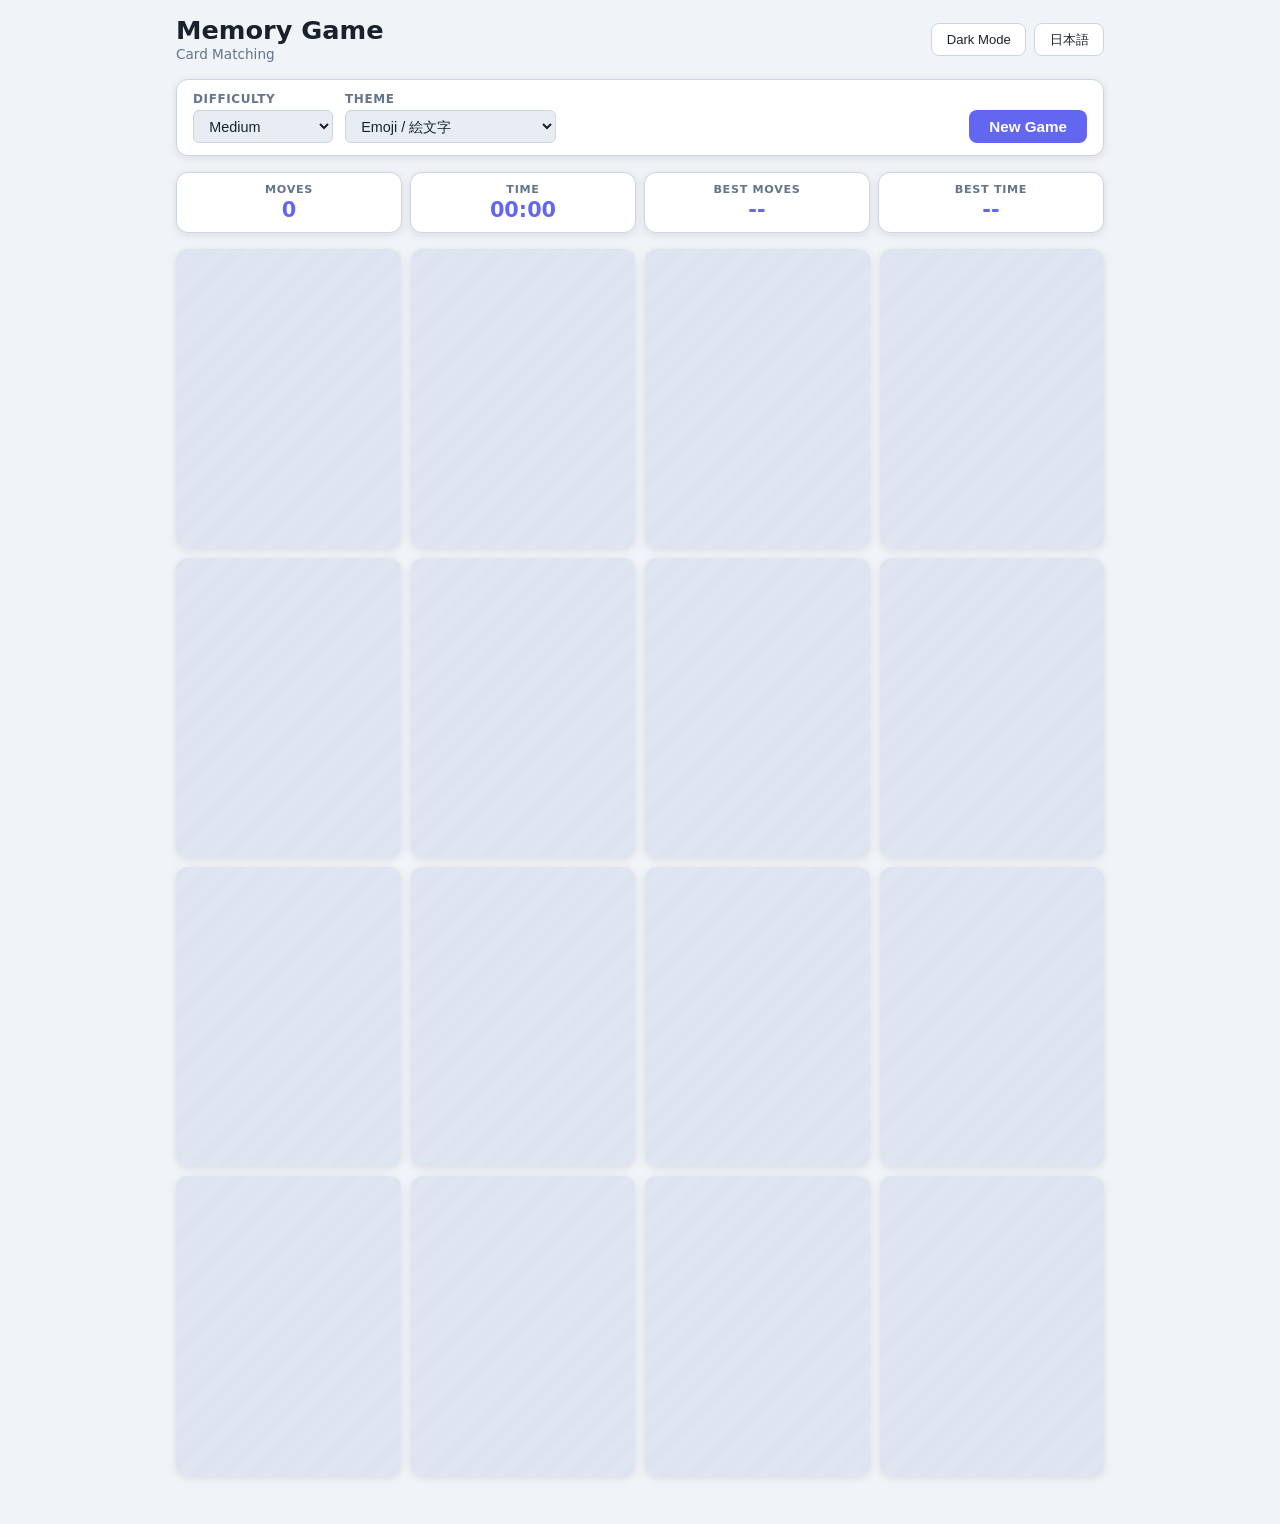
==== commit effdd69e: "Import MIT-licensed memory-game as clean replacement candidate" ====
--- a/index.html
+++ b/index.html
@@ -1 +1,82 @@
-<!doctype html><html lang="de"><head><meta charset="utf-8"><meta name="viewport" content="width=device-width,initial-scale=1,viewport-fit=cover"><meta name="theme-color" content="#c7e9ef"><meta name="apple-mobile-web-app-capable" content="yes"><meta name="apple-mobile-web-app-title" content="Tier-Memory"><meta name="description" content="Ein liebevolles, werbefreies Tier-Memory für Kinder"><link rel="manifest" href="./manifest.webmanifest"><link rel="icon" href="./icon.svg" type="image/svg+xml"><link rel="stylesheet" href="./style.css?v=3"><title>Tier-Memory</title></head><body><main id="app"><header class="toolbar"><div class="brand"><span aria-hidden="true">✿</span> Tier-Memory</div><div class="toolbar-actions"><button id="restart" class="icon-button" aria-label="Neue Runde" title="Neue Runde">↻</button><button id="settings" class="icon-button" aria-label="Einstellungen" aria-expanded="false" title="Einstellungen">⚙</button></div></header><section class="play-area" aria-label="Memory-Spiel"><div id="board" class="board" aria-label="Memory-Karten"><p class="loading-message" id="loading-message">Memory wird geladen …</p></div></section><footer class="footer"><div id="progress" class="progress" aria-live="polite"></div><div id="status" class="sr-only" aria-live="polite"></div></footer><section id="settings-panel" class="settings-panel" role="dialog" aria-modal="true" aria-labelledby="settings-title" hidden><div class="settings-sheet"><div class="settings-head"><h2 id="settings-title">Für die Großen</h2><button id="close-settings" class="icon-button" aria-label="Einstellungen schließen">✕</button></div><p>Wie viele Tierpaare?</p><div id="levels" class="level-grid"></div><label class="sound-setting"><span>Klänge</span><input id="sound" type="checkbox" checked></label></div></section><section id="celebration" class="celebration" hidden aria-live="polite"><div class="celebrate-inner"><div class="celebrate-art" aria-hidden="true">🌟</div><h2>Super gemacht!</h2><button id="play-again" class="again">Noch mal spielen ↻</button></div></section></main><script>window.addEventListener("error",function(){var e=document.getElementById("loading-message");if(e)e.textContent="Das Spiel konnte nicht geladen werden. Bitte Seite neu laden."});</script><script src="./app.js?v=3" defer></script></body></html>+<!DOCTYPE html>
+<html lang="en">
+<head>
+  <meta charset="UTF-8" />
+  <meta name="viewport" content="width=device-width, initial-scale=1.0" />
+  <title>Memory Game / 神経衰弱</title>
+  <meta name="description" content="Memory card matching game with 4 difficulty levels and 5 themes. 神経衰弱ゲーム。" />
+  <link rel="stylesheet" href="style.css" />
+</head>
+<body>
+  <!-- Confetti canvas (full-screen overlay, pointer-events:none) -->
+  <canvas id="confetti-canvas" aria-hidden="true"></canvas>
+
+  <!-- Win overlay -->
+  <div id="win-overlay" class="win-overlay" hidden role="dialog" aria-modal="true" aria-labelledby="win-title">
+    <div class="win-box">
+      <h2 id="win-title" data-i18n="win">You Win! 🎉</h2>
+      <p id="win-msg"></p>
+      <button id="win-play-again" data-i18n="reset">New Game</button>
+    </div>
+  </div>
+
+  <div class="app">
+    <!-- Header -->
+    <header class="header">
+      <div class="header-title">
+        <h1 data-i18n="title">Memory Game</h1>
+        <span class="subtitle" data-i18n="subtitle">Card Matching</span>
+      </div>
+      <div class="header-controls">
+        <button id="dark-btn" class="icon-btn" aria-label="Toggle dark mode">Dark Mode</button>
+        <button id="lang-btn" class="icon-btn" aria-label="Switch language">日本語</button>
+      </div>
+    </header>
+
+    <!-- Controls bar -->
+    <div class="controls">
+      <div class="control-group">
+        <label for="diff-select" data-i18n="difficulty">Difficulty</label>
+        <select id="diff-select">
+          <option value="easy" data-i18n="easy">Easy</option>
+          <option value="medium" selected data-i18n="medium">Medium</option>
+          <option value="hard" data-i18n="hard">Hard</option>
+          <option value="expert" data-i18n="expert">Expert</option>
+        </select>
+      </div>
+      <div class="control-group">
+        <label for="theme-select" data-i18n="theme">Theme</label>
+        <select id="theme-select">
+          <!-- Options injected by main.js -->
+        </select>
+      </div>
+      <button id="reset-btn" class="reset-btn" data-i18n="reset">New Game</button>
+    </div>
+
+    <!-- Stats bar -->
+    <div class="stats" role="status" aria-live="polite">
+      <div class="stat">
+        <span class="stat-label" data-i18n="moves">Moves</span>
+        <span class="stat-value" id="moves">0</span>
+      </div>
+      <div class="stat">
+        <span class="stat-label" data-i18n="time">Time</span>
+        <span class="stat-value" id="time">00:00</span>
+      </div>
+      <div class="stat">
+        <span class="stat-label" data-i18n="bestMoves">Best Moves</span>
+        <span class="stat-value" id="best-moves">--</span>
+      </div>
+      <div class="stat">
+        <span class="stat-label" data-i18n="bestTime">Best Time</span>
+        <span class="stat-value" id="best-time">--</span>
+      </div>
+    </div>
+
+    <!-- Card grid -->
+    <main id="grid" class="grid" role="main" aria-label="Card grid"></main>
+  </div>
+
+  <script type="module" src="src/main.js"></script>
+</body>
+</html>
--- a/style.css
+++ b/style.css
@@ -1,8 +1,323 @@
-:root{font-family:ui-rounded,"Arial Rounded MT Bold",system-ui,sans-serif;color:#264b5b;background:#d5f0f1}*{box-sizing:border-box}html,body{margin:0;width:100%;min-height:100%;overscroll-behavior:none}body{background:radial-gradient(circle at 10% 5%,#fff7d7 0,transparent 28%),radial-gradient(circle at 90% 95%,#f5d7ec 0,transparent 35%),linear-gradient(145deg,#c5eef1,#e4f4dc 60%,#f8e5c7);-webkit-tap-highlight-color:transparent}button{font:inherit;cursor:pointer;touch-action:manipulation}button:focus-visible,input:focus-visible{outline:4px solid #2958c9;outline-offset:3px}[hidden]{display:none!important}#app{min-height:100dvh;display:flex;flex-direction:column;padding:env(safe-area-inset-top) max(14px,env(safe-area-inset-right)) env(safe-area-inset-bottom) max(14px,env(safe-area-inset-left))}.toolbar{height:76px;display:flex;align-items:center;justify-content:space-between;gap:14px;width:min(100%,1120px);margin:0 auto}.brand{font-size:clamp(20px,3.2vw,31px);font-weight:900;letter-spacing:-.045em}.brand span{color:#e68b91;font-size:1.3em}.toolbar-actions{display:flex;gap:10px}.icon-button{width:56px;height:56px;border:3px solid #fff;background:#ffffffbf;border-radius:20px;color:#335567;font-size:31px;box-shadow:0 5px 0 #598a9a30}.icon-button:active{transform:translateY(3px);box-shadow:0 2px 0 #598a9a30}.play-area{flex:1;display:flex;align-items:center;justify-content:center;width:100%;min-height:0}.board{--cols:2;display:grid;grid-template-columns:repeat(var(--cols),minmax(0,1fr));gap:clamp(10px,1.9vw,22px);width:min(100%,720px);margin:10px auto;align-content:center}.board[data-pairs="2"]{width:min(100%,550px)}.board[data-pairs="3"]{width:min(100%,650px)}.board[data-pairs="4"]{width:min(100%,710px)}.board[data-pairs="6"]{width:min(100%,740px)}.card{position:relative;aspect-ratio:1.12;border:0;padding:0;background:transparent;perspective:900px;min-width:0}.card-inner{position:absolute;inset:0;transform-style:preserve-3d;transition:transform .48s cubic-bezier(.2,.8,.2,1)}.card.is-open .card-inner,.card.is-matched .card-inner{transform:rotateY(180deg)}.card-face{position:absolute;inset:0;border-radius:clamp(16px,2.6vw,27px);backface-visibility:hidden;display:grid;place-items:center;border:clamp(3px,.55vw,6px) solid #fff;box-shadow:0 7px 0 #6596a340,0 12px 22px #416b8030}.card-back{background:linear-gradient(140deg,#82c7d7,#a0a9e8 78%);color:#fff;overflow:hidden}.card-back:before{content:"";position:absolute;inset:11%;border:2px dashed #ffffff7a;border-radius:18px}.card-back:after{content:"✿";font-size:clamp(45px,9vw,100px);text-shadow:0 4px 0 #ffffff40}.card-front{transform:rotateY(180deg);background:linear-gradient(145deg,#fffefa,#fff1d7);font-size:clamp(42px,8vw,90px)}.card.is-matched .card-front{background:linear-gradient(145deg,#f3ffdf,#d0f4c8)}.card:active:not(:disabled){transform:scale(.97)}.card:disabled{cursor:default}.footer{min-height:55px;display:flex;align-items:center;justify-content:center}.progress{display:flex;gap:11px;align-items:center;justify-content:center}.progress-dot{width:14px;height:14px;border-radius:50%;background:#ffffffa8;border:2px solid #84b3b6}.progress-dot.done{background:#5dc994;border-color:#439c74}.sr-only{position:absolute;width:1px;height:1px;padding:0;margin:-1px;overflow:hidden;clip:rect(0,0,0,0);white-space:nowrap;border:0}.settings-panel,.celebration{position:fixed;inset:0;z-index:20;background:#24425b80;display:grid;place-items:center;padding:22px;backdrop-filter:blur(9px)}.settings-sheet,.celebrate-inner{background:#fffdf7;border:5px solid white;border-radius:34px;padding:clamp(20px,4vw,35px);width:min(100%,530px);box-shadow:0 22px 80px #16334c50}.settings-head{display:flex;align-items:center;justify-content:space-between;gap:15px}.settings-head h2{font-size:27px;margin:0}.settings-sheet p{font-size:20px;font-weight:700}.level-grid{display:grid;grid-template-columns:repeat(2,1fr);gap:12px}.level-grid button{min-height:74px;border:3px solid #d7e7e7;border-radius:19px;background:#eaf7f7;font-size:20px;font-weight:800;color:#325365}.level-grid button.selected{background:#ffe8a3;border-color:#e4bc64}.sound-setting{display:flex;align-items:center;justify-content:space-between;font-size:20px;font-weight:800;margin-top:24px}.sound-setting input{width:28px;height:28px;accent-color:#54b68c}.celebrate-inner{text-align:center}.celebrate-art{font-size:90px;animation:pop .8s infinite alternate}.celebrate-inner h2{font-size:clamp(27px,5vw,40px)}.again{border:0;background:#63c796;color:#143f36;border-radius:20px;padding:18px 25px;font-size:23px;font-weight:900;min-height:65px;box-shadow:0 6px 0 #3b9673}@keyframes pop{to{transform:scale(1.12) rotate(9deg)}}@media(max-width:650px){.toolbar{height:65px}.icon-button{width:49px;height:49px;font-size:27px;border-radius:16px}.board{gap:10px}.card-front{font-size:clamp(37px,11vw,65px)}.board[data-pairs="6"]{gap:7px}.board[data-pairs="6"] .card-front{font-size:clamp(28px,8vw,48px)}.card-face{border-radius:15px}.card-back:after{font-size:clamp(35px,11vw,65px)}}@media(max-height:650px) and (orientation:landscape){.toolbar{height:55px}.board{width:min(70vw,calc(100dvh - 125px))!important;gap:7px}.card{aspect-ratio:1.5}.card-face{border-radius:12px}.card-front{font-size:clamp(25px,6vh,55px)}.footer{min-height:20px}.progress-dot{width:10px;height:10px}}@media(prefers-reduced-motion:reduce){*,*:before,*:after{animation-duration:.01ms!important;transition-duration:.01ms!important}}
-/* Unified illustrated card system */
-.card-front{overflow:hidden;padding:7%;background:linear-gradient(155deg,#fffefa,#f5f0e5)}
-.animal-illustration{display:block;width:100%;height:100%;max-width:210px;max-height:210px;filter:drop-shadow(0 4px 2px #294a5920)}
-.card.is-matched .card-front{background:linear-gradient(155deg,#f5ffea,#d9f3d5)}
-.card-back{background:linear-gradient(145deg,#7ccbd4,#9ba9dc)}
-.card-back:after{content:"";width:43%;height:43%;background:#ffffffdd;clip-path:polygon(50% 0%,61% 30%,94% 19%,75% 50%,94% 81%,61% 70%,50% 100%,39% 70%,6% 81%,25% 50%,6% 19%,39% 30%);filter:drop-shadow(0 3px 2px #42648b44)}
-@media(max-width:650px){.card-front{padding:5%}}
+/* ── Reset & base ─────────────────────────────────────────────── */
+*, *::before, *::after { box-sizing: border-box; margin: 0; padding: 0; }
+
+:root {
+  --bg:        #f0f4f8;
+  --surface:   #ffffff;
+  --surface2:  #e8edf3;
+  --border:    #cdd5e0;
+  --text:      #1a202c;
+  --text-muted:#64748b;
+  --accent:    #6366f1;
+  --accent-h:  #4f46e5;
+  --card-back: #6366f1;
+  --card-front:#dde4f0;
+  --card-matched: #10b981;
+  --shadow:    0 2px 8px rgba(0,0,0,.10);
+  --shadow-lg: 0 8px 24px rgba(0,0,0,.14);
+  --radius:    12px;
+  --transition: .2s ease;
+}
+
+:root.dark {
+  --bg:        #0f172a;
+  --surface:   #1e293b;
+  --surface2:  #293548;
+  --border:    #334155;
+  --text:      #f1f5f9;
+  --text-muted:#94a3b8;
+  --card-back: #4f46e5;
+  --card-front:#1e293b;
+  --card-matched: #059669;
+}
+
+html { font-size: 16px; }
+
+body {
+  font-family: 'Segoe UI', system-ui, -apple-system, sans-serif;
+  background: var(--bg);
+  color: var(--text);
+  min-height: 100dvh;
+  transition: background var(--transition), color var(--transition);
+}
+
+/* ── Confetti canvas ─────────────────────────────────────────── */
+#confetti-canvas {
+  position: fixed;
+  inset: 0;
+  pointer-events: none;
+  z-index: 100;
+  display: none;
+}
+
+/* ── Win overlay ─────────────────────────────────────────────── */
+.win-overlay {
+  position: fixed;
+  inset: 0;
+  background: rgba(0,0,0,.55);
+  display: flex;
+  align-items: center;
+  justify-content: center;
+  z-index: 200;
+  animation: fadeIn .3s ease;
+}
+.win-overlay[hidden] { display: none; }
+
+.win-box {
+  background: var(--surface);
+  border-radius: var(--radius);
+  padding: 2.5rem 3rem;
+  text-align: center;
+  box-shadow: var(--shadow-lg);
+  max-width: 340px;
+  width: 90%;
+}
+.win-box h2 { font-size: 1.8rem; margin-bottom: .75rem; }
+.win-box p  { color: var(--text-muted); margin-bottom: 1.5rem; font-size: 1rem; }
+.win-box button {
+  background: var(--accent);
+  color: #fff;
+  border: none;
+  border-radius: 8px;
+  padding: .7rem 2rem;
+  font-size: 1rem;
+  cursor: pointer;
+  transition: background var(--transition);
+}
+.win-box button:hover { background: var(--accent-h); }
+
+/* ── App layout ──────────────────────────────────────────────── */
+.app {
+  max-width: 960px;
+  margin: 0 auto;
+  padding: 1rem 1rem 3rem;
+  display: flex;
+  flex-direction: column;
+  gap: 1rem;
+}
+
+/* ── Header ──────────────────────────────────────────────────── */
+.header {
+  display: flex;
+  align-items: center;
+  justify-content: space-between;
+  flex-wrap: wrap;
+  gap: .5rem;
+}
+.header-title h1 { font-size: 1.6rem; line-height: 1.1; }
+.subtitle { font-size: .85rem; color: var(--text-muted); }
+.header-controls { display: flex; gap: .5rem; }
+
+.icon-btn {
+  background: var(--surface);
+  border: 1px solid var(--border);
+  border-radius: 8px;
+  padding: .4rem .9rem;
+  font-size: .82rem;
+  cursor: pointer;
+  color: var(--text);
+  transition: background var(--transition), border-color var(--transition);
+  white-space: nowrap;
+}
+.icon-btn:hover { background: var(--surface2); border-color: var(--accent); }
+
+/* ── Controls bar ────────────────────────────────────────────── */
+.controls {
+  display: flex;
+  gap: .75rem;
+  align-items: flex-end;
+  flex-wrap: wrap;
+  background: var(--surface);
+  border: 1px solid var(--border);
+  border-radius: var(--radius);
+  padding: .75rem 1rem;
+  box-shadow: var(--shadow);
+}
+
+.control-group {
+  display: flex;
+  flex-direction: column;
+  gap: .25rem;
+}
+.control-group label {
+  font-size: .75rem;
+  font-weight: 600;
+  color: var(--text-muted);
+  text-transform: uppercase;
+  letter-spacing: .05em;
+}
+.control-group select {
+  background: var(--surface2);
+  border: 1px solid var(--border);
+  border-radius: 6px;
+  padding: .4rem .7rem;
+  font-size: .9rem;
+  color: var(--text);
+  cursor: pointer;
+  transition: border-color var(--transition);
+  min-width: 140px;
+}
+.control-group select:focus { outline: none; border-color: var(--accent); }
+
+.reset-btn {
+  margin-left: auto;
+  background: var(--accent);
+  color: #fff;
+  border: none;
+  border-radius: 8px;
+  padding: .5rem 1.25rem;
+  font-size: .95rem;
+  font-weight: 600;
+  cursor: pointer;
+  transition: background var(--transition), transform .1s;
+  white-space: nowrap;
+}
+.reset-btn:hover  { background: var(--accent-h); }
+.reset-btn:active { transform: scale(.97); }
+
+/* ── Stats bar ───────────────────────────────────────────────── */
+.stats {
+  display: grid;
+  grid-template-columns: repeat(4, 1fr);
+  gap: .5rem;
+}
+
+.stat {
+  background: var(--surface);
+  border: 1px solid var(--border);
+  border-radius: var(--radius);
+  padding: .6rem .75rem;
+  display: flex;
+  flex-direction: column;
+  align-items: center;
+  gap: .15rem;
+  box-shadow: var(--shadow);
+}
+.stat-label {
+  font-size: .7rem;
+  font-weight: 700;
+  text-transform: uppercase;
+  letter-spacing: .06em;
+  color: var(--text-muted);
+}
+.stat-value {
+  font-size: 1.3rem;
+  font-weight: 700;
+  color: var(--accent);
+  font-variant-numeric: tabular-nums;
+}
+
+/* ── Card grid ───────────────────────────────────────────────── */
+.grid {
+  display: grid;
+  gap: clamp(4px, 1vw, 10px);
+  width: 100%;
+}
+
+/* ── Card ────────────────────────────────────────────────────── */
+.card {
+  aspect-ratio: 3/4;
+  cursor: pointer;
+  perspective: 600px;
+  outline: none;
+  border-radius: var(--radius);
+}
+
+/* Keyboard focus ring */
+.card:focus-visible .card-inner {
+  outline: 3px solid var(--accent);
+  outline-offset: 2px;
+}
+
+.card-inner {
+  position: relative;
+  width: 100%;
+  height: 100%;
+  transform-style: preserve-3d;
+  transition: transform .45s cubic-bezier(.4,0,.2,1);
+  border-radius: var(--radius);
+}
+
+.card.flipped .card-inner,
+.card.matched .card-inner {
+  transform: rotateY(180deg);
+}
+
+.card-front,
+.card-back {
+  position: absolute;
+  inset: 0;
+  border-radius: var(--radius);
+  backface-visibility: hidden;
+  -webkit-backface-visibility: hidden;
+  display: flex;
+  align-items: center;
+  justify-content: center;
+  font-size: clamp(1.1rem, 3vw, 2rem);
+  user-select: none;
+  box-shadow: var(--shadow);
+}
+
+/* Back face (hidden) – shown initially */
+.card-front {
+  background: var(--card-front);
+  background-image: repeating-linear-gradient(
+    135deg,
+    transparent 0 10px,
+    rgba(255,255,255,.06) 10px 20px
+  );
+}
+
+/* Front face (value) – shown when flipped */
+.card-back {
+  background: var(--card-back);
+  color: #fff;
+  transform: rotateY(180deg);
+  font-weight: 700;
+}
+
+/* Matched cards */
+.card.matched .card-back {
+  background: var(--card-matched);
+}
+
+/* Shape SVG inside card-back */
+.card-back svg {
+  width: 60%;
+  height: 60%;
+  max-width: 52px;
+  max-height: 52px;
+}
+
+/* Hiragana / alphabet sizing */
+.card-back {
+  font-size: clamp(1rem, 4vw, 2.2rem);
+}
+
+/* Hover animation (not on matched) */
+.card:not(.matched):hover .card-inner {
+  transform: translateY(-3px) scale(1.03);
+  box-shadow: var(--shadow-lg);
+}
+.card.flipped:not(.matched):hover .card-inner {
+  transform: rotateY(180deg) translateY(-3px) scale(1.03);
+}
+
+/* ── Animations ──────────────────────────────────────────────── */
+@keyframes fadeIn {
+  from { opacity: 0; transform: scale(.95); }
+  to   { opacity: 1; transform: scale(1); }
+}
+
+/* ── Responsive ──────────────────────────────────────────────── */
+@media (max-width: 600px) {
+  .stats { grid-template-columns: repeat(2, 1fr); }
+  .controls { gap: .5rem; }
+  .control-group select { min-width: 120px; }
+  .reset-btn { width: 100%; margin-left: 0; }
+}
+
+@media (max-width: 380px) {
+  .header-title h1 { font-size: 1.3rem; }
+  .icon-btn { padding: .35rem .6rem; font-size: .75rem; }
+}
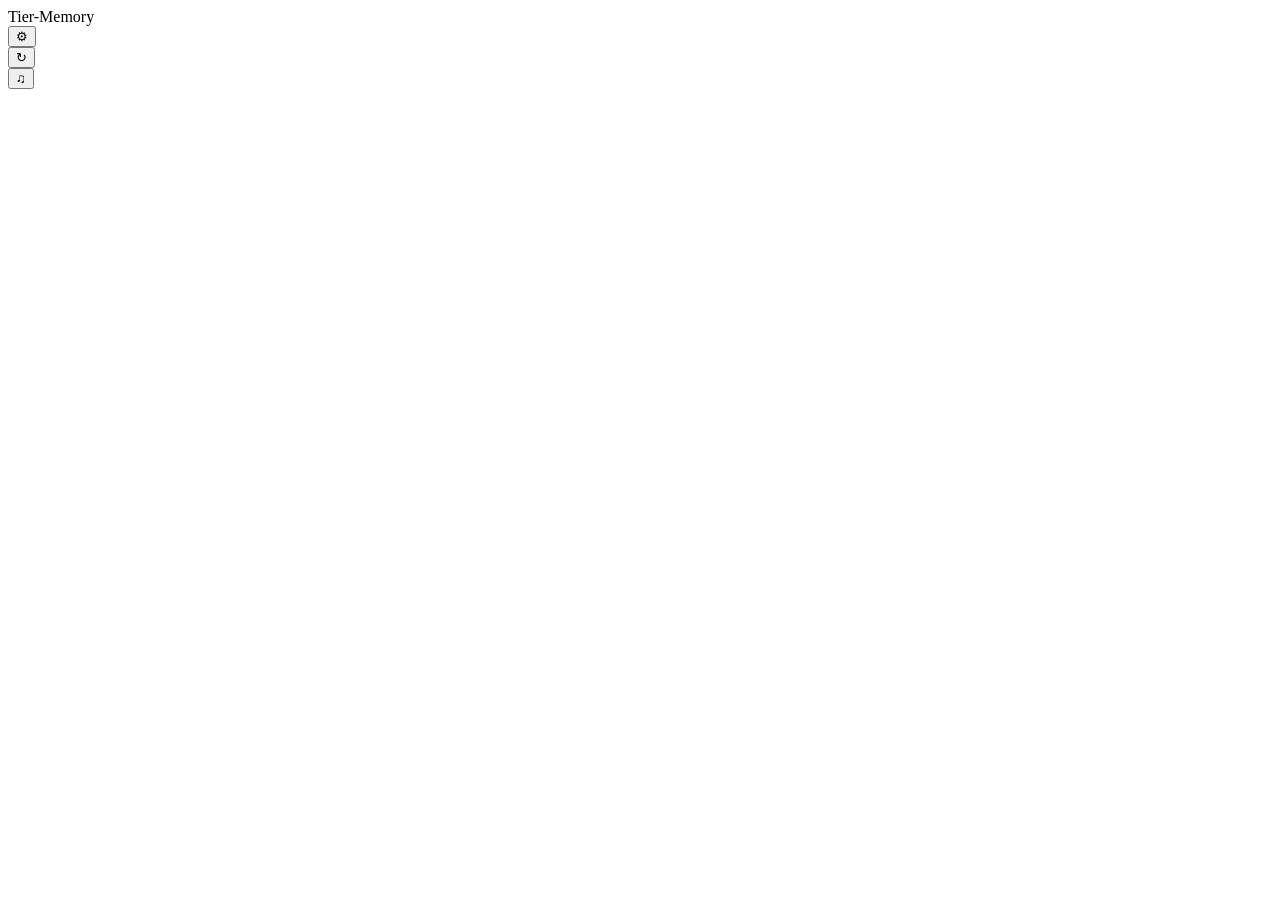
==== commit b9013a80: "Build clean fullscreen toddler memory entry" ====
--- a/index.html
+++ b/index.html
@@ -1,82 +1,5 @@
-<!DOCTYPE html>
-<html lang="en">
-<head>
-  <meta charset="UTF-8" />
-  <meta name="viewport" content="width=device-width, initial-scale=1.0" />
-  <title>Memory Game / 神経衰弱</title>
-  <meta name="description" content="Memory card matching game with 4 difficulty levels and 5 themes. 神経衰弱ゲーム。" />
-  <link rel="stylesheet" href="style.css" />
-</head>
-<body>
-  <!-- Confetti canvas (full-screen overlay, pointer-events:none) -->
-  <canvas id="confetti-canvas" aria-hidden="true"></canvas>
-
-  <!-- Win overlay -->
-  <div id="win-overlay" class="win-overlay" hidden role="dialog" aria-modal="true" aria-labelledby="win-title">
-    <div class="win-box">
-      <h2 id="win-title" data-i18n="win">You Win! 🎉</h2>
-      <p id="win-msg"></p>
-      <button id="win-play-again" data-i18n="reset">New Game</button>
-    </div>
-  </div>
-
-  <div class="app">
-    <!-- Header -->
-    <header class="header">
-      <div class="header-title">
-        <h1 data-i18n="title">Memory Game</h1>
-        <span class="subtitle" data-i18n="subtitle">Card Matching</span>
-      </div>
-      <div class="header-controls">
-        <button id="dark-btn" class="icon-btn" aria-label="Toggle dark mode">Dark Mode</button>
-        <button id="lang-btn" class="icon-btn" aria-label="Switch language">日本語</button>
-      </div>
-    </header>
-
-    <!-- Controls bar -->
-    <div class="controls">
-      <div class="control-group">
-        <label for="diff-select" data-i18n="difficulty">Difficulty</label>
-        <select id="diff-select">
-          <option value="easy" data-i18n="easy">Easy</option>
-          <option value="medium" selected data-i18n="medium">Medium</option>
-          <option value="hard" data-i18n="hard">Hard</option>
-          <option value="expert" data-i18n="expert">Expert</option>
-        </select>
-      </div>
-      <div class="control-group">
-        <label for="theme-select" data-i18n="theme">Theme</label>
-        <select id="theme-select">
-          <!-- Options injected by main.js -->
-        </select>
-      </div>
-      <button id="reset-btn" class="reset-btn" data-i18n="reset">New Game</button>
-    </div>
-
-    <!-- Stats bar -->
-    <div class="stats" role="status" aria-live="polite">
-      <div class="stat">
-        <span class="stat-label" data-i18n="moves">Moves</span>
-        <span class="stat-value" id="moves">0</span>
-      </div>
-      <div class="stat">
-        <span class="stat-label" data-i18n="time">Time</span>
-        <span class="stat-value" id="time">00:00</span>
-      </div>
-      <div class="stat">
-        <span class="stat-label" data-i18n="bestMoves">Best Moves</span>
-        <span class="stat-value" id="best-moves">--</span>
-      </div>
-      <div class="stat">
-        <span class="stat-label" data-i18n="bestTime">Best Time</span>
-        <span class="stat-value" id="best-time">--</span>
-      </div>
-    </div>
-
-    <!-- Card grid -->
-    <main id="grid" class="grid" role="main" aria-label="Card grid"></main>
-  </div>
-
-  <script type="module" src="src/main.js"></script>
-</body>
-</html>
+<!doctype html>
+<html lang="de"><head><meta charset="utf-8"><meta name="viewport" content="width=device-width,initial-scale=1,viewport-fit=cover,user-scalable=no"><meta name="theme-color" content="#f7e8cb"><title>Tier-Memory</title><link rel="stylesheet" href="kids.css"></head>
+<body><main class="game"><header><div class="brand">Tier-Memory</div><button id="settings" aria-label="Einstellungen" title="Einstellungen">⚙</button></header><section id="board" class="board" aria-label="Memory-Spielfeld"></section><footer><button id="restart" aria-label="Neues Spiel" title="Neues Spiel">↻</button><div id="progress" aria-live="polite"></div><button id="sound" aria-label="Ton an oder aus" title="Ton an oder aus">♫</button></footer></main>
+<dialog id="options"><div class="dialog-head"><h2>Einstellungen</h2><button id="close" aria-label="Schließen">✕</button></div><p>Wie viele Tierpaare?</p><div class="choices"><button data-pairs="2">2</button><button data-pairs="3">3</button><button data-pairs="4">4</button><button data-pairs="6">6</button></div></dialog>
+<dialog id="won"><div class="celebrate" aria-hidden="true">★ ★ ★</div><h2>Geschafft!</h2><button id="again" aria-label="Nochmal spielen">↻ Nochmal!</button></dialog><script src="kids.js" defer></script></body></html>
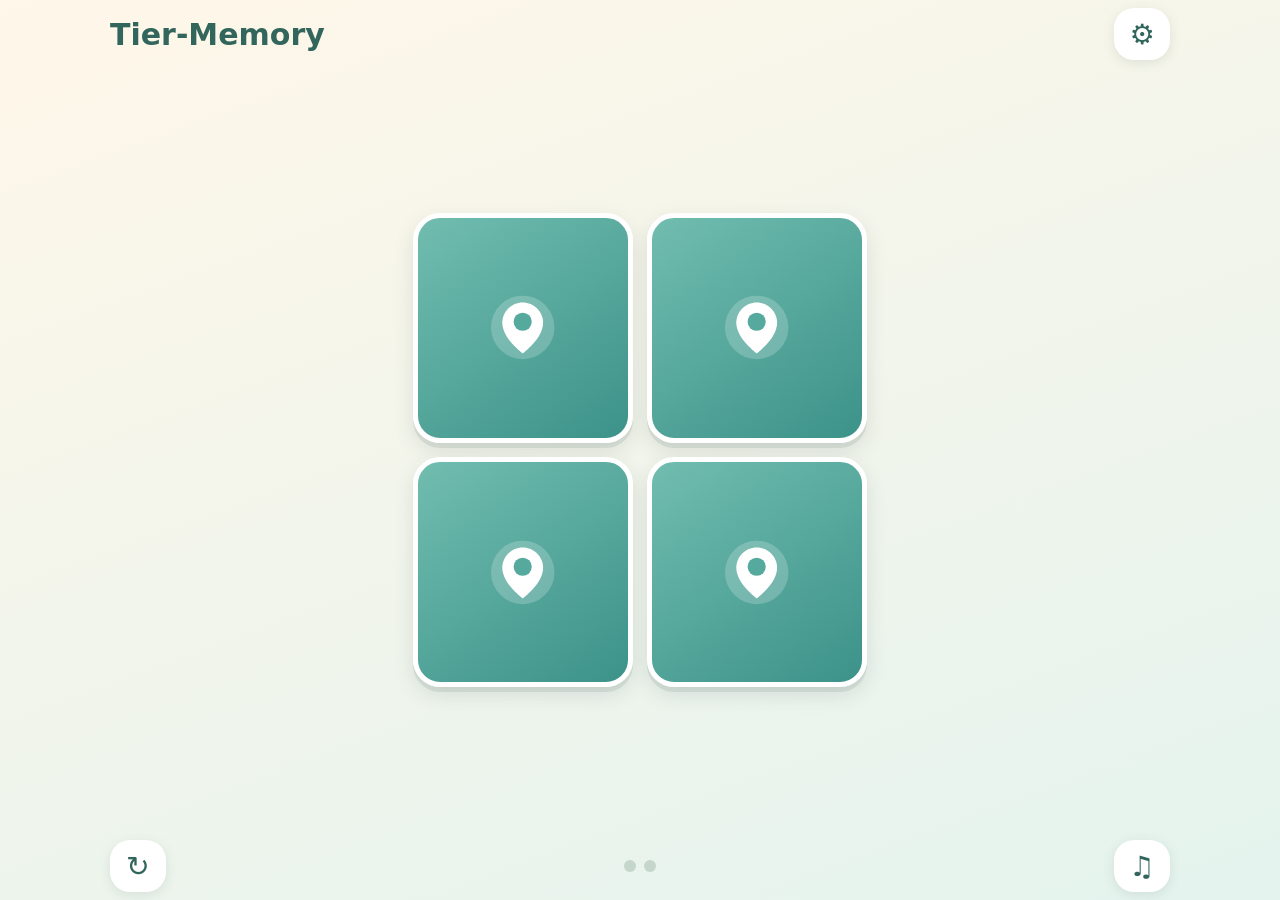
==== commit da4a7cd7: "Register offline PWA with relative GitHub Pages paths" ====
--- a/index.html
+++ b/index.html
@@ -1,5 +1,5 @@
 <!doctype html>
-<html lang="de"><head><meta charset="utf-8"><meta name="viewport" content="width=device-width,initial-scale=1,viewport-fit=cover,user-scalable=no"><meta name="theme-color" content="#f7e8cb"><title>Tier-Memory</title><link rel="stylesheet" href="kids.css"></head>
+<html lang="de"><head><meta charset="utf-8"><meta name="viewport" content="width=device-width,initial-scale=1,viewport-fit=cover,user-scalable=no"><meta name="theme-color" content="#f7e8cb"><title>Tier-Memory</title><link rel="manifest" href="manifest.webmanifest"><link rel="icon" href="icon.svg" type="image/svg+xml"><meta name="apple-mobile-web-app-capable" content="yes"><link rel="stylesheet" href="kids.css"></head>
 <body><main class="game"><header><div class="brand">Tier-Memory</div><button id="settings" aria-label="Einstellungen" title="Einstellungen">⚙</button></header><section id="board" class="board" aria-label="Memory-Spielfeld"></section><footer><button id="restart" aria-label="Neues Spiel" title="Neues Spiel">↻</button><div id="progress" aria-live="polite"></div><button id="sound" aria-label="Ton an oder aus" title="Ton an oder aus">♫</button></footer></main>
 <dialog id="options"><div class="dialog-head"><h2>Einstellungen</h2><button id="close" aria-label="Schließen">✕</button></div><p>Wie viele Tierpaare?</p><div class="choices"><button data-pairs="2">2</button><button data-pairs="3">3</button><button data-pairs="4">4</button><button data-pairs="6">6</button></div></dialog>
-<dialog id="won"><div class="celebrate" aria-hidden="true">★ ★ ★</div><h2>Geschafft!</h2><button id="again" aria-label="Nochmal spielen">↻ Nochmal!</button></dialog><script src="kids.js" defer></script></body></html>+<dialog id="won"><div class="celebrate" aria-hidden="true">★ ★ ★</div><h2>Geschafft!</h2><button id="again" aria-label="Nochmal spielen">↻ Nochmal!</button></dialog><script src="kids.js" defer></script><script>if("serviceWorker" in navigator){addEventListener("load",()=>navigator.serviceWorker.register("./sw.js").catch(()=>{}))}</script></body></html>
--- a/kids.css
+++ b/kids.css
@@ -0,0 +1 @@
+*{box-sizing:border-box}html,body{margin:0;width:100%;height:100%;overflow:hidden}body{font-family:system-ui,-apple-system,sans-serif;background:linear-gradient(160deg,#fff7e9,#e4f3ee);color:#354b48;touch-action:manipulation}button{font:inherit;cursor:pointer;-webkit-tap-highlight-color:transparent}button:focus-visible{outline:4px solid #0d827d;outline-offset:3px}.game{height:100dvh;max-width:1100px;margin:auto;display:flex;flex-direction:column;padding:env(safe-area-inset-top) max(12px,env(safe-area-inset-right)) env(safe-area-inset-bottom) max(12px,env(safe-area-inset-left))}.game header,.game footer{height:68px;flex:none;display:flex;align-items:center;justify-content:space-between;padding:0 8px}.brand{font-size:clamp(20px,4vw,30px);font-weight:900;color:#32665c}.game header button,.game footer button,.dialog-head button{border:0;background:#fff;box-shadow:0 3px 12px #50675b22;border-radius:20px;min-width:56px;min-height:52px;font-size:28px;color:#32665c}.board{flex:1;min-height:0;display:grid;align-content:center;justify-content:center;gap:clamp(8px,1.6vmin,18px);padding:10px 2px}.board[data-pairs="2"]{grid-template-columns:repeat(2,minmax(0, min(36vw,220px)));grid-template-rows:repeat(2,minmax(0,min(30vh,230px)))}.board[data-pairs="3"]{grid-template-columns:repeat(3,minmax(0,min(27vw,190px)));grid-template-rows:repeat(2,minmax(0,min(29vh,220px)))}.board[data-pairs="4"]{grid-template-columns:repeat(4,minmax(0,min(21vw,170px)));grid-template-rows:repeat(2,minmax(0,min(29vh,220px)))}.board[data-pairs="6"]{grid-template-columns:repeat(4,minmax(0,min(21vw,170px)));grid-template-rows:repeat(3,minmax(0,min(19vh,170px)))}.tile{border:0;background:none;padding:0;min-width:0;min-height:0;aspect-ratio:4/5;max-height:100%;width:100%;height:100%;perspective:900px;touch-action:manipulation}.tile-inner{display:block;position:relative;width:100%;height:100%;transform-style:preserve-3d;transition:transform .36s ease}.tile.flipped .tile-inner,.tile.matched .tile-inner{transform:rotateY(180deg)}.face{position:absolute;inset:0;display:grid;place-items:center;border-radius:clamp(14px,3vmin,28px);backface-visibility:hidden;-webkit-backface-visibility:hidden;box-shadow:0 5px 0 #56736c22,0 8px 20px #344a4420}.cover{background:linear-gradient(145deg,#71bdb0,#3c9289);border:5px solid #fff}.cover svg{width:54%;height:54%}.picture{transform:rotateY(180deg);background:#fffdf7;border:5px solid #fff}.picture svg{width:90%;height:90%;filter:drop-shadow(0 3px 1px #0001)}.matched .picture{background:#e7f8d6}#progress{display:flex;gap:8px;align-items:center}#progress i{width:12px;height:12px;border-radius:50%;background:#c5d7cb}#progress i.done{background:#5da977}dialog{border:0;border-radius:28px;padding:24px;box-shadow:0 15px 55px #1b353866;max-width:calc(100vw - 30px);width:380px;color:#354b48}dialog::backdrop{background:#243a3880}.dialog-head{display:flex;align-items:center;justify-content:space-between}.dialog-head h2{margin:0;font-size:24px}.dialog-head button{min-width:46px;min-height:46px}.choices{display:grid;grid-template-columns:repeat(4,1fr);gap:8px}.choices button,#again{border:0;border-radius:18px;padding:16px 8px;background:#d8eee4;font-size:25px;font-weight:800;color:#285e54}.choices button.selected{background:#398c7f;color:white}#won{text-align:center}.celebrate{font-size:32px;color:#e3a33a}#again{padding:16px 24px}@media(max-height:520px){.game header,.game footer{height:48px}.game header button,.game footer button{min-height:42px;min-width:48px}.board{padding:2px}.brand{font-size:19px}}@media(prefers-reduced-motion:reduce){.tile-inner{transition:none}}
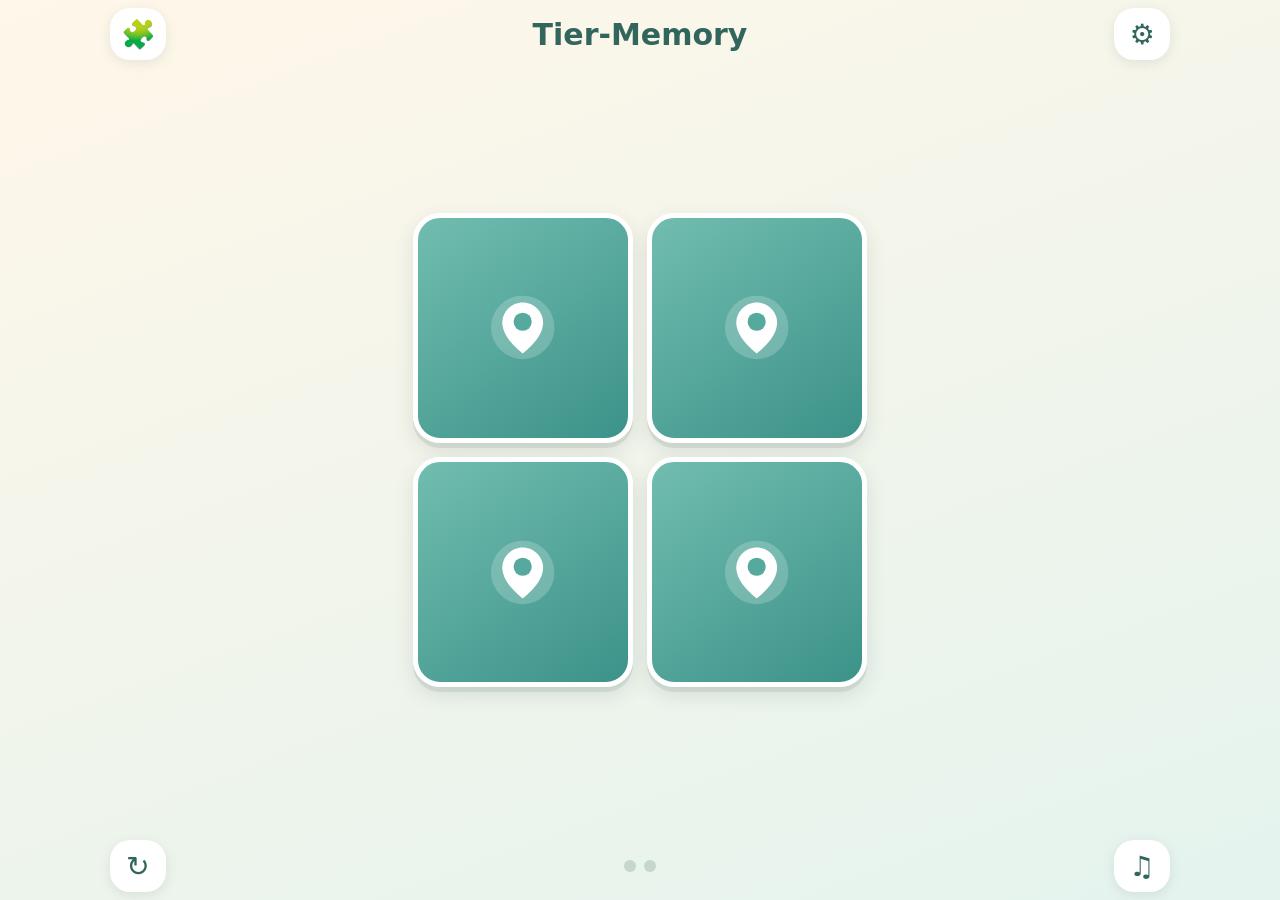
==== commit 9e964056: "Add isolated touch jigsaw with three scenes and browser regression coverage" ====
--- a/index.html
+++ b/index.html
@@ -1,5 +1,5 @@
 <!doctype html>
 <html lang="de"><head><meta charset="utf-8"><meta name="viewport" content="width=device-width,initial-scale=1,viewport-fit=cover,user-scalable=no"><meta name="theme-color" content="#f7e8cb"><title>Tier-Memory</title><link rel="manifest" href="manifest.webmanifest"><link rel="icon" href="icon.svg" type="image/svg+xml"><meta name="apple-mobile-web-app-capable" content="yes"><link rel="stylesheet" href="kids.css"></head>
-<body><main class="game"><header><div class="brand">Tier-Memory</div><button id="settings" aria-label="Einstellungen" title="Einstellungen">⚙</button></header><section id="board" class="board" aria-label="Memory-Spielfeld"></section><footer><button id="restart" aria-label="Neues Spiel" title="Neues Spiel">↻</button><div id="progress" aria-live="polite"></div><button id="sound" aria-label="Ton an oder aus" title="Ton an oder aus">♫</button></footer></main>
+<body><main class="game"><header><button id="toPuzzle" aria-label="Zum Bilderpuzzle" title="Bilderpuzzle">🧩</button><div class="brand">Tier-Memory</div><button id="settings" aria-label="Einstellungen" title="Einstellungen">⚙</button></header><section id="board" class="board" aria-label="Memory-Spielfeld"></section><footer><button id="restart" aria-label="Neues Spiel" title="Neues Spiel">↻</button><div id="progress" aria-live="polite"></div><button id="sound" aria-label="Ton an oder aus" title="Ton an oder aus">♫</button></footer></main>
 <dialog id="options"><div class="dialog-head"><h2>Einstellungen</h2><button id="close" aria-label="Schließen">✕</button></div><p>Wie viele Tierpaare?</p><div class="choices"><button data-pairs="2">2</button><button data-pairs="3">3</button><button data-pairs="4">4</button><button data-pairs="6">6</button></div></dialog>
-<dialog id="won"><div class="celebrate" aria-hidden="true">★ ★ ★</div><h2>Geschafft!</h2><button id="again" aria-label="Nochmal spielen">↻ Nochmal!</button></dialog><script src="kids.js" defer></script><script>if("serviceWorker" in navigator){addEventListener("load",()=>navigator.serviceWorker.register("./sw.js").catch(()=>{}))}</script></body></html>+<dialog id="won"><div class="celebrate" aria-hidden="true">★ ★ ★</div><h2>Geschafft!</h2><button id="again" aria-label="Nochmal spielen">↻ Nochmal!</button></dialog><iframe hidden id="puzzleFrame" title="Bilderpuzzle" style="position:fixed;inset:0;width:100%;height:100%;border:0;background:#fff8ec"></iframe><script src="switch-game.js" defer></script><script src="kids.js" defer></script><script>if("serviceWorker" in navigator){addEventListener("load",()=>navigator.serviceWorker.register("./sw.js").catch(()=>{}))}</script></body></html>
--- a/kids.css
+++ b/kids.css
@@ -1 +1,15 @@
-*{box-sizing:border-box}html,body{margin:0;width:100%;height:100%;overflow:hidden}body{font-family:system-ui,-apple-system,sans-serif;background:linear-gradient(160deg,#fff7e9,#e4f3ee);color:#354b48;touch-action:manipulation}button{font:inherit;cursor:pointer;-webkit-tap-highlight-color:transparent}button:focus-visible{outline:4px solid #0d827d;outline-offset:3px}.game{height:100dvh;max-width:1100px;margin:auto;display:flex;flex-direction:column;padding:env(safe-area-inset-top) max(12px,env(safe-area-inset-right)) env(safe-area-inset-bottom) max(12px,env(safe-area-inset-left))}.game header,.game footer{height:68px;flex:none;display:flex;align-items:center;justify-content:space-between;padding:0 8px}.brand{font-size:clamp(20px,4vw,30px);font-weight:900;color:#32665c}.game header button,.game footer button,.dialog-head button{border:0;background:#fff;box-shadow:0 3px 12px #50675b22;border-radius:20px;min-width:56px;min-height:52px;font-size:28px;color:#32665c}.board{flex:1;min-height:0;display:grid;align-content:center;justify-content:center;gap:clamp(8px,1.6vmin,18px);padding:10px 2px}.board[data-pairs="2"]{grid-template-columns:repeat(2,minmax(0, min(36vw,220px)));grid-template-rows:repeat(2,minmax(0,min(30vh,230px)))}.board[data-pairs="3"]{grid-template-columns:repeat(3,minmax(0,min(27vw,190px)));grid-template-rows:repeat(2,minmax(0,min(29vh,220px)))}.board[data-pairs="4"]{grid-template-columns:repeat(4,minmax(0,min(21vw,170px)));grid-template-rows:repeat(2,minmax(0,min(29vh,220px)))}.board[data-pairs="6"]{grid-template-columns:repeat(4,minmax(0,min(21vw,170px)));grid-template-rows:repeat(3,minmax(0,min(19vh,170px)))}.tile{border:0;background:none;padding:0;min-width:0;min-height:0;aspect-ratio:4/5;max-height:100%;width:100%;height:100%;perspective:900px;touch-action:manipulation}.tile-inner{display:block;position:relative;width:100%;height:100%;transform-style:preserve-3d;transition:transform .36s ease}.tile.flipped .tile-inner,.tile.matched .tile-inner{transform:rotateY(180deg)}.face{position:absolute;inset:0;display:grid;place-items:center;border-radius:clamp(14px,3vmin,28px);backface-visibility:hidden;-webkit-backface-visibility:hidden;box-shadow:0 5px 0 #56736c22,0 8px 20px #344a4420}.cover{background:linear-gradient(145deg,#71bdb0,#3c9289);border:5px solid #fff}.cover svg{width:54%;height:54%}.picture{transform:rotateY(180deg);background:#fffdf7;border:5px solid #fff}.picture svg{width:90%;height:90%;filter:drop-shadow(0 3px 1px #0001)}.matched .picture{background:#e7f8d6}#progress{display:flex;gap:8px;align-items:center}#progress i{width:12px;height:12px;border-radius:50%;background:#c5d7cb}#progress i.done{background:#5da977}dialog{border:0;border-radius:28px;padding:24px;box-shadow:0 15px 55px #1b353866;max-width:calc(100vw - 30px);width:380px;color:#354b48}dialog::backdrop{background:#243a3880}.dialog-head{display:flex;align-items:center;justify-content:space-between}.dialog-head h2{margin:0;font-size:24px}.dialog-head button{min-width:46px;min-height:46px}.choices{display:grid;grid-template-columns:repeat(4,1fr);gap:8px}.choices button,#again{border:0;border-radius:18px;padding:16px 8px;background:#d8eee4;font-size:25px;font-weight:800;color:#285e54}.choices button.selected{background:#398c7f;color:white}#won{text-align:center}.celebrate{font-size:32px;color:#e3a33a}#again{padding:16px 24px}@media(max-height:520px){.game header,.game footer{height:48px}.game header button,.game footer button{min-height:42px;min-width:48px}.board{padding:2px}.brand{font-size:19px}}@media(prefers-reduced-motion:reduce){.tile-inner{transition:none}}+*{box-sizing:border-box}html,body{margin:0;width:100%;height:100%;overflow:hidden}body{font-family:system-ui,-apple-system,sans-serif;background:linear-gradient(160deg,#fff7e9,#e4f3ee);color:#354b48;touch-action:manipulation}button{font:inherit;cursor:pointer;-webkit-tap-highlight-color:transparent}button:focus-visible{outline:4px solid #0d827d;outline-offset:3px}.game{height:100dvh;max-width:1100px;margin:auto;display:flex;flex-direction:column;padding:env(safe-area-inset-top) max(12px,env(safe-area-inset-right)) env(safe-area-inset-bottom) max(12px,env(safe-area-inset-left))}.game header,.game footer{height:68px;flex:none;display:flex;align-items:center;justify-content:space-between;padding:0 8px}.brand{font-size:clamp(20px,4vw,30px);font-weight:900;color:#32665c}.game header button,.game footer button,.dialog-head button{border:0;background:#fff;box-shadow:0 3px 12px #50675b22;border-radius:20px;min-width:56px;min-height:52px;font-size:28px;color:#32665c}.board{flex:1;min-height:0;display:grid;align-content:center;justify-content:center;gap:clamp(8px,1.6vmin,18px);padding:10px 2px}.board[data-pairs="2"]{grid-template-columns:repeat(2,minmax(0, min(36vw,220px)));grid-template-rows:repeat(2,minmax(0,min(30vh,230px)))}.board[data-pairs="3"]{grid-template-columns:repeat(3,minmax(0,min(27vw,190px)));grid-template-rows:repeat(2,minmax(0,min(29vh,220px)))}.board[data-pairs="4"]{grid-template-columns:repeat(4,minmax(0,min(21vw,170px)));grid-template-rows:repeat(2,minmax(0,min(29vh,220px)))}.board[data-pairs="6"]{grid-template-columns:repeat(4,minmax(0,min(21vw,170px)));grid-template-rows:repeat(3,minmax(0,min(19vh,170px)))}.tile{border:0;background:none;padding:0;min-width:0;min-height:0;aspect-ratio:4/5;max-height:100%;width:100%;height:100%;perspective:900px;touch-action:manipulation}.tile-inner{display:block;position:relative;width:100%;height:100%;transform-style:preserve-3d;transition:transform .36s ease}.tile.flipped .tile-inner,.tile.matched .tile-inner{transform:rotateY(180deg)}.face{position:absolute;inset:0;display:grid;place-items:center;border-radius:clamp(14px,3vmin,28px);backface-visibility:hidden;-webkit-backface-visibility:hidden;box-shadow:0 5px 0 #56736c22,0 8px 20px #344a4420}.cover{background:linear-gradient(145deg,#71bdb0,#3c9289);border:5px solid #fff}.cover svg{width:54%;height:54%}.picture{transform:rotateY(180deg);background:#fffdf7;border:5px solid #fff}.picture svg{width:90%;height:90%;filter:drop-shadow(0 3px 1px #0001)}.matched .picture{background:#e7f8d6}#progress{display:flex;gap:8px;align-items:center}#progress i{width:12px;height:12px;border-radius:50%;background:#c5d7cb}#progress i.done{background:#5da977}dialog{border:0;border-radius:28px;padding:24px;box-shadow:0 15px 55px #1b353866;max-width:calc(100vw - 30px);width:380px;color:#354b48}dialog::backdrop{background:#243a3880}.dialog-head{display:flex;align-items:center;justify-content:space-between}.dialog-head h2{margin:0;font-size:24px}.dialog-head button{min-width:46px;min-height:46px}.choices{display:grid;grid-template-columns:repeat(4,1fr);gap:8px}.choices button,#again{border:0;border-radius:18px;padding:16px 8px;background:#d8eee4;font-size:25px;font-weight:800;color:#285e54}.choices button.selected{background:#398c7f;color:white}#won{text-align:center}.celebrate{font-size:32px;color:#e3a33a}#again{padding:16px 24px}@media(max-height:520px){.game header,.game footer{height:48px}.game header button,.game footer button{min-height:42px;min-width:48px}.board{padding:2px}.brand{font-size:19px}}@media(prefers-reduced-motion:reduce){.tile-inner{transition:none}}
+/* Keep the entire grid visible on short and narrow screens. */
+@media(max-width:600px){.game header,.game footer{height:56px}.board{gap:8px}.board[data-pairs="3"]{grid-template-columns:repeat(2,minmax(0,min(38vw,170px)));grid-template-rows:repeat(3,minmax(0,min(23dvh,180px)))}.board[data-pairs="4"]{grid-template-columns:repeat(2,minmax(0,min(38vw,170px)));grid-template-rows:repeat(4,minmax(0,min(17dvh,150px)))}.board[data-pairs="6"]{grid-template-columns:repeat(3,minmax(0,min(27vw,145px)));grid-template-rows:repeat(4,minmax(0,min(16dvh,140px)))}}
+@media(max-height:520px){.board[data-pairs="2"]{grid-template-rows:repeat(2,minmax(0,30dvh))}.board[data-pairs="3"],.board[data-pairs="4"]{grid-template-rows:repeat(2,minmax(0,29dvh))}.board[data-pairs="6"]{grid-template-rows:repeat(3,minmax(0,19dvh))}}
+@media(prefers-reduced-motion:reduce){.tile-inner{transition:none}}
+
+.tile.matched .picture{animation:matched-pop .36s ease-out}
+@keyframes matched-pop{0%{scale:1}45%{scale:1.055}100%{scale:1}}
+#won[open] .celebrate{animation:celebrate-bounce .7s ease-out}
+@keyframes celebrate-bounce{0%{transform:translateY(16px);opacity:0}65%{transform:translateY(-8px);opacity:1}100%{transform:translateY(0)}}
+@media(prefers-reduced-motion:reduce){.tile.matched .picture,#won[open] .celebrate{animation:none}}
+
+/* The memory game is a fixed canvas: taps must not pan, pinch-zoom or double-tap zoom. */
+html,body,.game,.board,.tile,dialog,button{touch-action:none;-ms-touch-action:none}
+html,body{overscroll-behavior:none;-webkit-text-size-adjust:100%}
